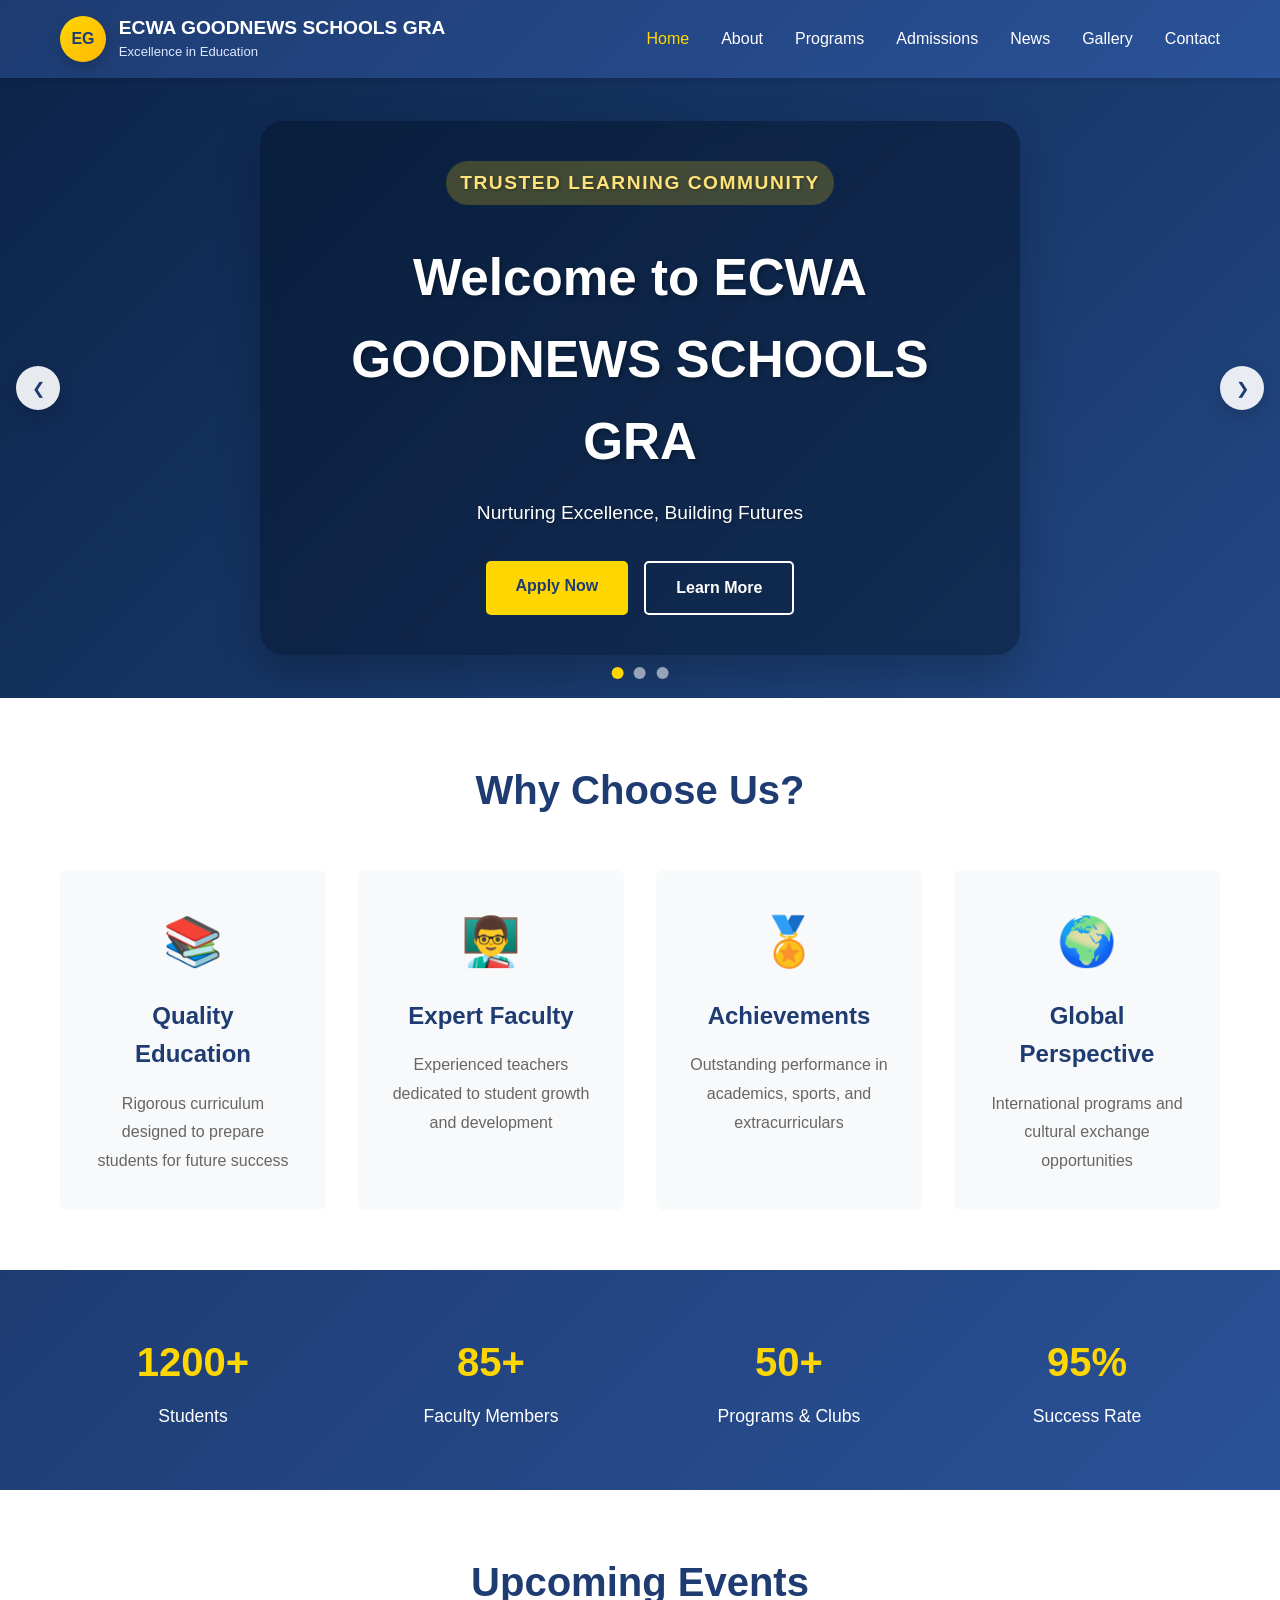
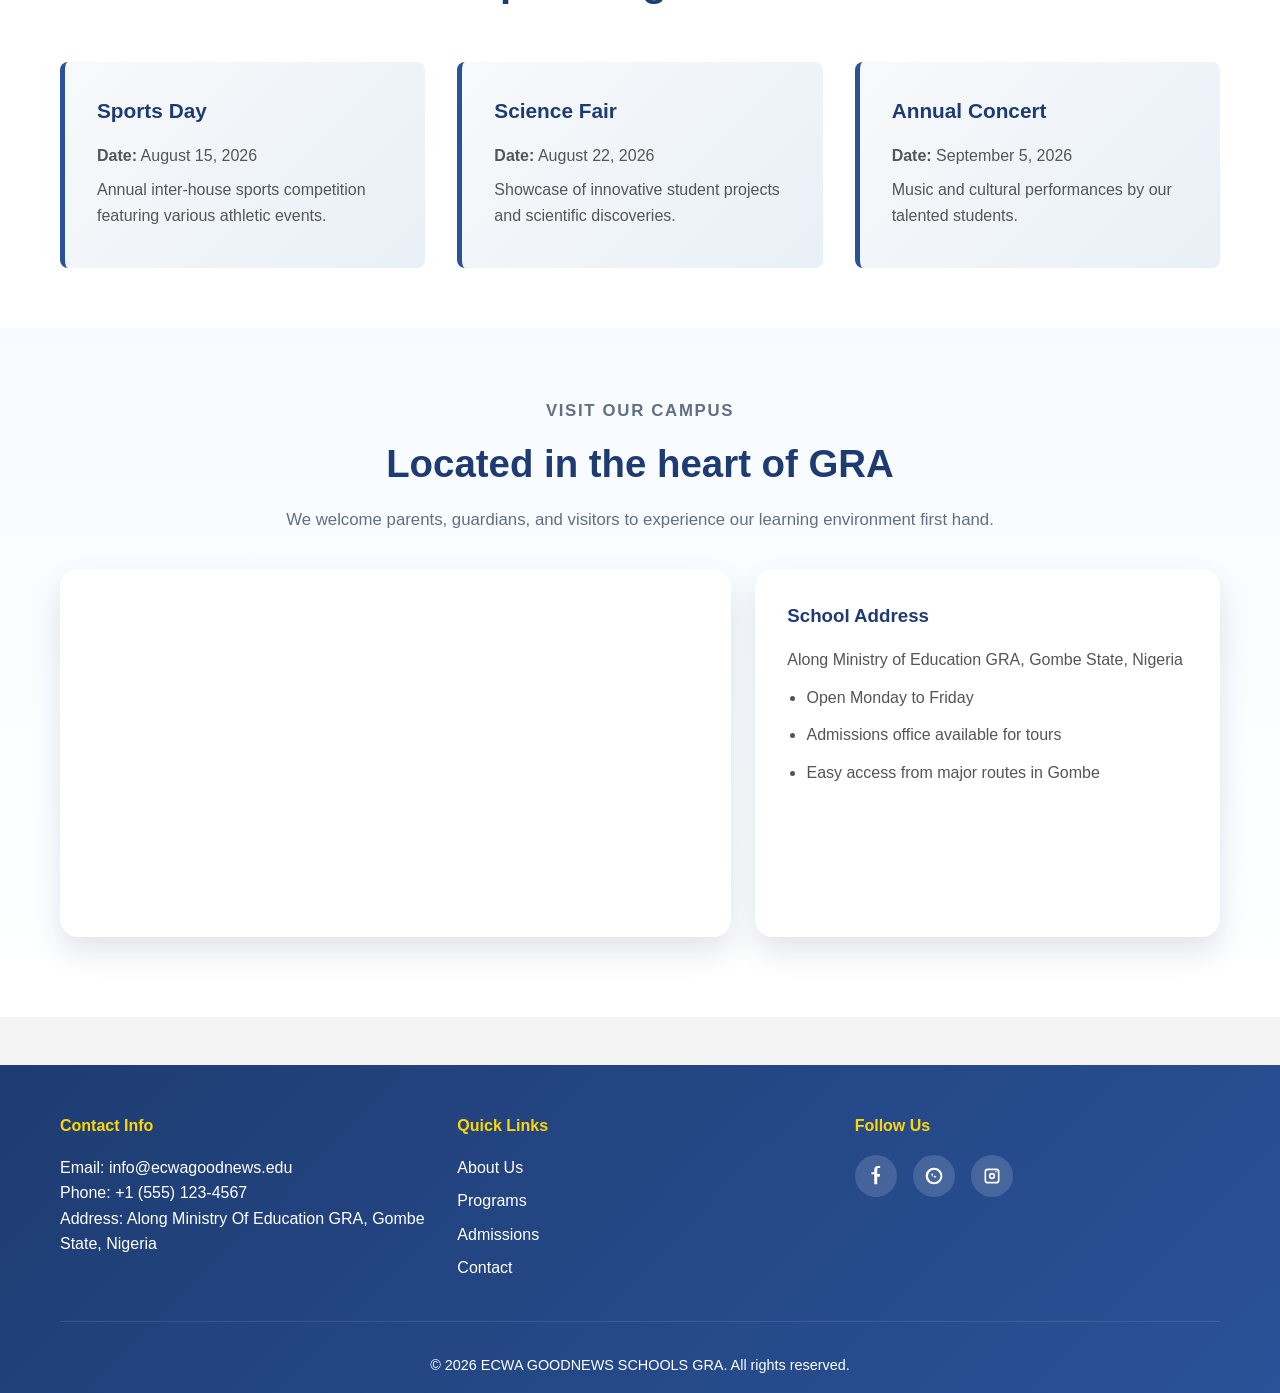
==== index.html @ c859aacb "Updated ECWA Goodnews School website" ====
<!DOCTYPE html>
<html lang="en">
<head>
    <meta charset="UTF-8">
    <meta name="viewport" content="width=device-width, initial-scale=1.0">
    <title>ECWA GOODNEWS SCHOOLS GRA | Excellence in Education</title>
    <meta name="description" content="ECWA Goodnews Schools GRA provides quality education, strong values, and a nurturing environment for students in Gombe State, Nigeria.">
    <meta name="keywords" content="school in Gombe, secondary school, education, ECWA Goodnews, admissions, nursery and primary">
    <meta name="author" content="ECWA GOODNEWS SCHOOLS GRA">
    <meta property="og:title" content="ECWA GOODNEWS SCHOOLS GRA | Excellence in Education">
    <meta property="og:description" content="A trusted school committed to academic excellence, discipline, and character development.">
    <meta property="og:type" content="website">
    <meta property="og:image" content="https://images.unsplash.com/photo-1523050854058-8df90110c9f1?auto=format&fit=crop&w=1200&q=80">
    <meta property="twitter:card" content="summary_large_image">
    <link rel="canonical" href="https://example.com/index.html">
    <link rel="stylesheet" href="style.css">
</head>
<body>
    <!-- Navigation -->
    <nav class="navbar">
        <div class="container">
            <div class="nav-wrapper">
                <div class="logo">
                    <div class="logo-mark" aria-hidden="true">EG</div>
                    <div>
                        <h1>ECWA GOODNEWS SCHOOLS GRA</h1>
                        <p>Excellence in Education</p>
                    </div>
                </div>
                <ul class="nav-menu">
                    <li><a href="index.html" class="active">Home</a></li>
                    <li><a href="about.html">About</a></li>
                    <li><a href="courses.html">Programs</a></li>
                    <li><a href="admissions.html">Admissions</a></li>
                    <li><a href="blog.html">News</a></li>
                    <li><a href="gallery.html">Gallery</a></li>
                    <li><a href="contact.html">Contact</a></li>
                </ul>
                <div class="hamburger" id="hamburger">
                    <span></span>
                    <span></span>
                    <span></span>
                </div>
            </div>
        </div>
    </nav>

    <!-- Hero Slider -->
    <section class="hero-slider" aria-label="Featured school highlights">
        <div class="hero-slide active" style="--bg-image: url('https://images.unsplash.com/photo-1523050854058-8df90110c9f1?auto=format&fit=crop&w=1600&q=80');">
            <div class="hero-content">
                <p class="hero-badge">Trusted Learning Community</p>
                <h2>Welcome to ECWA GOODNEWS SCHOOLS GRA</h2>
                <p>Nurturing Excellence, Building Futures</p>
                <div class="hero-buttons">
                    <a href="admissions.html" class="btn btn-primary">Apply Now</a>
                    <a href="about.html" class="btn btn-secondary">Learn More</a>
                </div>
            </div>
        </div>
        <div class="hero-slide" style="--bg-image: url('https://images.unsplash.com/photo-1509062522246-3755977927d7?auto=format&fit=crop&w=1600&q=80');">
            <div class="hero-content">
                <p class="hero-badge">Academic Excellence</p>
                <h2>Focused on Skills, Values, and Success</h2>
                <p>Modern teaching, dedicated mentors, and a disciplined learning culture.</p>
                <div class="hero-buttons">
                    <a href="courses.html" class="btn btn-primary">Explore Programs</a>
                    <a href="contact.html" class="btn btn-secondary">Visit Campus</a>
                </div>
            </div>
        </div>
        <div class="hero-slide" style="--bg-image: url('https://images.unsplash.com/photo-1497633762265-9d179a990aa6?auto=format&fit=crop&w=1600&q=80');">
            <div class="hero-content">
                <p class="hero-badge">Bright Futures Ahead</p>
                <h2>Creating Confident, Purpose-Driven Students</h2>
                <p>From classrooms to co-curricular activities, every child is prepared to shine.</p>
                <div class="hero-buttons">
                    <a href="gallery.html" class="btn btn-primary">See Gallery</a>
                    <a href="blog.html" class="btn btn-secondary">Latest News</a>
                </div>
            </div>
        </div>

        <button class="hero-nav hero-prev" id="hero-prev" aria-label="Previous slide">&#10094;</button>
        <button class="hero-nav hero-next" id="hero-next" aria-label="Next slide">&#10095;</button>
        <div class="hero-dots" aria-label="Slide navigation">
            <button class="hero-dot active" data-slide="0" aria-label="Go to slide 1"></button>
            <button class="hero-dot" data-slide="1" aria-label="Go to slide 2"></button>
            <button class="hero-dot" data-slide="2" aria-label="Go to slide 3"></button>
        </div>
    </section>

    <!-- Features Section -->
    <section class="features">
        <div class="container">
            <h2>Why Choose Us?</h2>
            <div class="features-grid">
                <div class="feature-card">
                    <div class="feature-icon">📚</div>
                    <h3>Quality Education</h3>
                    <p>Rigorous curriculum designed to prepare students for future success</p>
                </div>
                <div class="feature-card">
                    <div class="feature-icon">👨‍🏫</div>
                    <h3>Expert Faculty</h3>
                    <p>Experienced teachers dedicated to student growth and development</p>
                </div>
                <div class="feature-card">
                    <div class="feature-icon">🏅</div>
                    <h3>Achievements</h3>
                    <p>Outstanding performance in academics, sports, and extracurriculars</p>
                </div>
                <div class="feature-card">
                    <div class="feature-icon">🌍</div>
                    <h3>Global Perspective</h3>
                    <p>International programs and cultural exchange opportunities</p>
                </div>
            </div>
        </div>
    </section>

    <!-- Statistics Section -->
    <section class="stats">
        <div class="container">
            <div class="stat-item">
                <h3>1200+</h3>
                <p>Students</p>
            </div>
            <div class="stat-item">
                <h3>85+</h3>
                <p>Faculty Members</p>
            </div>
            <div class="stat-item">
                <h3>50+</h3>
                <p>Programs & Clubs</p>
            </div>
            <div class="stat-item">
                <h3>95%</h3>
                <p>Success Rate</p>
            </div>
        </div>
    </section>

    <!-- Upcoming Events Section -->
    <section class="events">
        <div class="container">
            <h2>Upcoming Events</h2>
            <div class="events-grid">
                <div class="event-card">
                    <h4>Sports Day</h4>
                    <p><strong>Date:</strong> August 15, 2026</p>
                    <p>Annual inter-house sports competition featuring various athletic events.</p>
                </div>
                <div class="event-card">
                    <h4>Science Fair</h4>
                    <p><strong>Date:</strong> August 22, 2026</p>
                    <p>Showcase of innovative student projects and scientific discoveries.</p>
                </div>
                <div class="event-card">
                    <h4>Annual Concert</h4>
                    <p><strong>Date:</strong> September 5, 2026</p>
                    <p>Music and cultural performances by our talented students.</p>
                </div>
            </div>
        </div>
    </section>

    <!-- Map Section -->
    <section class="map-section">
        <div class="container">
            <div class="section-heading">
                <p class="section-label">Visit Our Campus</p>
                <h2>Located in the heart of GRA</h2>
                <p>We welcome parents, guardians, and visitors to experience our learning environment first hand.</p>
            </div>
            <div class="map-grid">
                <div class="map-card">
                    <iframe src="https://www.google.com/maps?q=Gombe%20State,%20Nigeria&output=embed" loading="lazy" referrerpolicy="no-referrer-when-downgrade" title="School location map"></iframe>
                </div>
                <div class="map-card info-card">
                    <h3>School Address</h3>
                    <p>Along Ministry of Education GRA, Gombe State, Nigeria</p>
                    <ul>
                        <li>Open Monday to Friday</li>
                        <li>Admissions office available for tours</li>
                        <li>Easy access from major routes in Gombe</li>
                    </ul>
                </div>
            </div>
        </div>
    </section>

    <!-- Footer -->
    <footer>
        <div class="container">
            <div class="footer-content">
                <div class="footer-section">
                    <h4>Contact Info</h4>
                    <p>Email: info@ecwagoodnews.edu</p>
                    <p>Phone: +1 (555) 123-4567</p>
                    <p>Address: Along Ministry Of Education GRA, Gombe State, Nigeria</p>
                </div>
                <div class="footer-section">
                    <h4>Quick Links</h4>
                    <ul>
                        <li><a href="about.html">About Us</a></li>
                        <li><a href="courses.html">Programs</a></li>
                        <li><a href="admissions.html">Admissions</a></li>
                        <li><a href="contact.html">Contact</a></li>
                    </ul>
                </div>
                <div class="footer-section">
                    <h4>Follow Us</h4>
                    <div class="social-links">
                        <a href="https://web.facebook.com/profile.php?id=61586895893836" target="_blank" class="social-link" aria-label="Facebook">
                            <svg viewBox="0 0 24 24" aria-hidden="true">
                                <path d="M13.5 22v-9h3l.4-3.5H13.5V4.2c0-1 .3-1.7 1.7-1.7h1.8V.1C17 .1 15.8 0 14.4 0c-2.7 0-4.5 1.6-4.5 4.7v2.8H6.5V10h3.4v12h3.6Z"/>
                            </svg>
                        </a>
                        <a href="https://wa.me/15551234567" target="_blank" class="social-link" aria-label="WhatsApp">
                            <svg viewBox="0 0 24 24" aria-hidden="true">
                                <path d="M19.1 4.9A9.9 9.9 0 0 0 4.9 19.1L3 21l1.9-1.9a9.9 9.9 0 0 0 14.2-14.2ZM12 19.4a7.4 7.4 0 0 1-3.8-1l-.3-.2-1.1.3.3-1.1-.2-.3a7.4 7.4 0 1 1 4.9 2.3Zm4.1-5.5c-.2-.1-1.2-.6-1.4-.7-.2-.1-.3-.1-.4.1-.1.1-.5.7-.6.8-.1.1-.2.1-.4 0a6.1 6.1 0 0 1-1.8-1.1 6.8 6.8 0 0 1-1.3-1.6c-.1-.2 0-.3.1-.4l.3-.3c.1-.1.1-.2.2-.3a.2.2 0 0 0 0-.2l-.4-.9c-.1-.3-.2-.3-.4-.3h-.3c-.1 0-.2 0-.3.1a1.3 1.3 0 0 0-.4.6 2.2 2.2 0 0 0 .7 2.4c.1.1.2.2.3.3.2.2.4.4.6.5.2.1.4.2.6.2.1 0 .2 0 .3-.1.2-.1.3-.2.4-.4l.2-.3c.1-.1.1-.2.2-.3 0-.1.1-.2.1-.3v-.2c0-.1-.1-.2-.2-.3Z"/>
                            </svg>
                        </a>
                        <a href="https://www.instagram.com/" target="_blank" class="social-link" aria-label="Instagram">
                            <svg viewBox="0 0 24 24" aria-hidden="true">
                                <path d="M7 3h10a4 4 0 0 1 4 4v10a4 4 0 0 1-4 4H7a4 4 0 0 1-4-4V7a4 4 0 0 1 4-4Zm0 2a2 2 0 0 0-2 2v10a2 2 0 0 0 2 2h10a2 2 0 0 0 2-2V7a2 2 0 0 0-2-2H7Zm5 3.2A3.8 3.8 0 1 1 8.2 12 3.8 3.8 0 0 1 12 8.2Zm0 2A1.8 1.8 0 1 0 13.8 12 1.8 1.8 0 0 0 12 10.2Zm4.7-4.3a1 1 0 1 1-1 1 1 1 0 0 1 1-1Z"/>
                            </svg>
                        </a>
                    </div>
                </div>
            </div>
            <div class="footer-bottom">
                <p>&copy; 2026 ECWA GOODNEWS SCHOOLS GRA. All rights reserved.</p>
            </div>
        </div>
    </footer>

    <script src="script.js"></script>
</body>
</html>
---- style.css ----
/* General Styles */
* {
    margin: 0;
    padding: 0;
    box-sizing: border-box;
}

html {
    scroll-behavior: smooth;
}

body {
    font-family: 'Segoe UI', Tahoma, Geneva, Verdana, sans-serif;
    line-height: 1.6;
    color: #333;
    background-color: #f4f4f4;
}

.container {
    max-width: 1200px;
    margin: 0 auto;
    padding: 0 20px;
}

/* Navigation */
.navbar {
    background: linear-gradient(135deg, #1e3c72 0%, #2a5298 100%);
    padding: 1rem 0;
    position: sticky;
    top: 0;
    z-index: 1000;
    box-shadow: 0 2px 5px rgba(0, 0, 0, 0.1);
}

.nav-wrapper {
    display: flex;
    justify-content: space-between;
    align-items: center;
}

.logo {
    display: flex;
    align-items: center;
    gap: 0.8rem;
}

.logo-mark {
    width: 46px;
    height: 46px;
    border-radius: 50%;
    display: flex;
    align-items: center;
    justify-content: center;
    background: linear-gradient(135deg, #ffd700, #ffb703);
    color: #1e3c72;
    font-weight: 800;
    font-size: 1rem;
    box-shadow: 0 6px 16px rgba(0, 0, 0, 0.18);
}

.logo h1 {
    color: white;
    font-size: 1.2rem;
    font-weight: bold;
    line-height: 1.2;
}

.logo p {
    color: #dce8ff;
    font-size: 0.82rem;
    margin-top: 0.1rem;
}

.nav-menu {
    display: flex;
    list-style: none;
    gap: 2rem;
}

.nav-menu a {
    color: white;
    text-decoration: none;
    transition: color 0.3s ease;
    font-weight: 500;
}

.nav-menu a:hover,
.nav-menu a.active {
    color: #ffd700;
}

.hamburger {
    display: none;
    flex-direction: column;
    cursor: pointer;
}

.hamburger span {
    width: 25px;
    height: 3px;
    background: white;
    margin: 5px 0;
    transition: 0.3s;
}

/* Hero Slider */
.hero-slider {
    position: relative;
    min-height: 620px;
    overflow: hidden;
    background: #0d2b4b;
}

.hero-slide {
    position: absolute;
    inset: 0;
    display: flex;
    align-items: center;
    justify-content: center;
    padding: 120px 20px;
    background: linear-gradient(135deg, rgba(12, 35, 73, 0.9), rgba(42, 82, 152, 0.75)), var(--bg-image);
    background-size: cover;
    background-position: center;
    opacity: 0;
    transform: scale(1.04);
    transition: opacity 0.8s ease, transform 0.8s ease;
}

.hero-slide.active {
    opacity: 1;
    transform: scale(1);
}

.hero-content {
    max-width: 760px;
    text-align: center;
    color: white;
    padding: 2.5rem;
    border-radius: 24px;
    background: rgba(4, 18, 37, 0.45);
    backdrop-filter: blur(8px);
    box-shadow: 0 20px 45px rgba(0, 0, 0, 0.22);
}

.hero-badge {
    display: inline-block;
    margin-bottom: 1rem;
    padding: 0.4rem 0.9rem;
    border-radius: 999px;
    background: rgba(255, 215, 0, 0.22);
    color: #ffe27a;
    font-size: 0.95rem;
    letter-spacing: 0.08em;
    text-transform: uppercase;
    font-weight: 700;
}

.hero-content h2 {
    font-size: clamp(2rem, 4vw, 3.2rem);
    margin-bottom: 1rem;
    text-shadow: 2px 2px 4px rgba(0, 0, 0, 0.3);
}

.hero-content p {
    font-size: 1.2rem;
    margin-bottom: 2rem;
    text-shadow: 1px 1px 3px rgba(0, 0, 0, 0.3);
}

.hero-buttons {
    display: flex;
    gap: 1rem;
    justify-content: center;
    flex-wrap: wrap;
}

.hero-nav {
    position: absolute;
    top: 50%;
    transform: translateY(-50%);
    width: 44px;
    height: 44px;
    border: none;
    border-radius: 50%;
    background: rgba(255, 255, 255, 0.9);
    color: #1e3c72;
    cursor: pointer;
    font-size: 1rem;
    box-shadow: 0 6px 18px rgba(0, 0, 0, 0.16);
}

.hero-prev {
    left: 1rem;
}

.hero-next {
    right: 1rem;
}

.hero-dots {
    position: absolute;
    bottom: 1.2rem;
    left: 50%;
    transform: translateX(-50%);
    display: flex;
    gap: 0.65rem;
}

.hero-dot {
    width: 12px;
    height: 12px;
    border: none;
    border-radius: 50%;
    background: rgba(255, 255, 255, 0.55);
    cursor: pointer;
}

.hero-dot.active {
    background: #ffd700;
}

.btn {
    padding: 12px 30px;
    border-radius: 5px;
    text-decoration: none;
    font-weight: bold;
    transition: all 0.3s ease;
    cursor: pointer;
    border: none;
    font-size: 1rem;
}

.btn-primary {
    background-color: #ffd700;
    color: #1e3c72;
}

.btn-primary:hover {
    background-color: #ffed4e;
    transform: translateY(-2px);
    box-shadow: 0 5px 15px rgba(255, 215, 0, 0.3);
}

.btn-secondary {
    background-color: transparent;
    color: white;
    border: 2px solid white;
}

.btn-secondary:hover {
    background-color: white;
    color: #1e3c72;
    transform: translateY(-2px);
}

/* Features Section */
.features {
    padding: 60px 20px;
    background-color: white;
}

.features h2 {
    text-align: center;
    font-size: 2.5rem;
    margin-bottom: 3rem;
    color: #1e3c72;
}

.features-grid {
    display: grid;
    grid-template-columns: repeat(auto-fit, minmax(250px, 1fr));
    gap: 2rem;
}

.feature-card {
    background: #f8f9fa;
    padding: 2rem;
    border-radius: 8px;
    text-align: center;
    transition: all 0.3s ease;
    border: 2px solid transparent;
}

.feature-card:hover {
    transform: translateY(-10px);
    border-color: #2a5298;
    box-shadow: 0 10px 25px rgba(42, 82, 152, 0.15);
}

.feature-icon {
    font-size: 3rem;
    margin-bottom: 1rem;
}

.feature-card h3 {
    color: #1e3c72;
    margin-bottom: 1rem;
    font-size: 1.5rem;
}

.feature-card p {
    color: #666;
    line-height: 1.8;
}

/* Statistics Section */
.stats {
    background: linear-gradient(135deg, #1e3c72 0%, #2a5298 100%);
    padding: 60px 20px;
    color: white;
}

.stats .container {
    display: grid;
    grid-template-columns: repeat(auto-fit, minmax(200px, 1fr));
    gap: 2rem;
    text-align: center;
}

.stat-item h3 {
    font-size: 2.5rem;
    margin-bottom: 0.5rem;
    color: #ffd700;
}

.stat-item p {
    font-size: 1.1rem;
}

/* Events Section */
.events {
    padding: 60px 20px;
    background-color: white;
}

.events h2 {
    text-align: center;
    font-size: 2.5rem;
    margin-bottom: 3rem;
    color: #1e3c72;
}

.events-grid {
    display: grid;
    grid-template-columns: repeat(auto-fit, minmax(280px, 1fr));
    gap: 2rem;
}

.event-card {
    background: linear-gradient(135deg, #f8f9fa 0%, #e8f0f7 100%);
    padding: 2rem;
    border-radius: 8px;
    border-left: 5px solid #2a5298;
    transition: all 0.3s ease;
}

.event-card:hover {
    box-shadow: 0 8px 20px rgba(42, 82, 152, 0.2);
    transform: translateX(5px);
}

.event-card h4 {
    color: #1e3c72;
    font-size: 1.3rem;
    margin-bottom: 1rem;
}

.event-card p {
    margin-bottom: 0.5rem;
    color: #555;
}

/* Content Sections */
.content-section {
    min-height: 80vh;
    padding: 60px 20px;
    background-color: white;
}

.content-section h1 {
    color: #1e3c72;
    font-size: 2.5rem;
    margin-bottom: 2rem;
    text-align: center;
}

.content-section h2 {
    color: #2a5298;
    font-size: 2rem;
    margin-top: 2rem;
    margin-bottom: 1rem;
}

.content-section p {
    font-size: 1.1rem;
    line-height: 1.8;
    margin-bottom: 1rem;
    color: #555;
}

/* Programs Grid */
.programs-grid {
    display: grid;
    grid-template-columns: repeat(auto-fit, minmax(300px, 1fr));
    gap: 2rem;
    margin-top: 2rem;
}

.program-card {
    background: #f8f9fa;
    padding: 2rem;
    border-radius: 8px;
    border-top: 4px solid #2a5298;
    transition: all 0.3s ease;
}

.program-card:hover {
    transform: translateY(-5px);
    box-shadow: 0 10px 25px rgba(42, 82, 152, 0.15);
}

.program-card h3 {
    color: #1e3c72;
    margin-bottom: 1rem;
}

.program-card ul {
    list-style: none;
    margin: 1rem 0;
}

.program-card li {
    padding: 0.5rem 0;
    padding-left: 1.5rem;
    position: relative;
}

.program-card li:before {
    content: "✓";
    color: #ffd700;
    font-weight: bold;
    position: absolute;
    left: 0;
}

/* Gallery */
.gallery-grid {
    display: grid;
    grid-template-columns: repeat(auto-fit, minmax(250px, 1fr));
    gap: 1.5rem;
    margin-top: 2rem;
}

.gallery-item {
    position: relative;
    overflow: hidden;
    border-radius: 8px;
    aspect-ratio: 1;
    background: #e8f0f7;
    cursor: pointer;
    transition: all 0.3s ease;
}

.gallery-item:hover {
    transform: scale(1.05);
    box-shadow: 0 10px 25px rgba(42, 82, 152, 0.2);
}

.gallery-item img {
    width: 100%;
    height: 100%;
    object-fit: cover;
    transition: transform 0.3s ease;
}

.gallery-item:hover img {
    transform: scale(1.1);
}

/* Blog Posts */
.blog-grid {
    display: grid;
    grid-template-columns: repeat(auto-fit, minmax(320px, 1fr));
    gap: 2rem;
    margin-top: 2rem;
}

.blog-card {
    background: white;
    border-radius: 8px;
    overflow: hidden;
    box-shadow: 0 4px 15px rgba(0, 0, 0, 0.1);
    transition: all 0.3s ease;
}

.blog-card:hover {
    transform: translateY(-5px);
    box-shadow: 0 10px 30px rgba(42, 82, 152, 0.2);
}

.blog-image {
    width: 100%;
    height: 200px;
    background: linear-gradient(135deg, #1e3c72 0%, #2a5298 100%);
    display: flex;
    align-items: center;
    justify-content: center;
    color: white;
    font-size: 3rem;
}

.blog-content {
    padding: 1.5rem;
}

.blog-date {
    color: #2a5298;
    font-size: 0.9rem;
    margin-bottom: 0.5rem;
    font-weight: bold;
}

.blog-card h3 {
    color: #1e3c72;
    margin-bottom: 1rem;
}

.blog-card p {
    color: #666;
    margin-bottom: 1rem;
}

.read-more {
    color: #2a5298;
    text-decoration: none;
    font-weight: bold;
    transition: color 0.3s ease;
}

.read-more:hover {
    color: #ffd700;
}

/* Admissions Form */
.form-container {
    max-width: 600px;
    margin: 2rem auto;
    background: #f8f9fa;
    padding: 2rem;
    border-radius: 8px;
    box-shadow: 0 4px 15px rgba(0, 0, 0, 0.1);
}

.form-group {
    margin-bottom: 1.5rem;
}

.form-group label {
    display: block;
    margin-bottom: 0.5rem;
    color: #1e3c72;
    font-weight: bold;
}

.form-group input,
.form-group textarea,
.form-group select {
    width: 100%;
    padding: 0.75rem;
    border: 2px solid #e0e0e0;
    border-radius: 5px;
    font-family: inherit;
    font-size: 1rem;
    transition: border-color 0.3s ease;
}

.form-group input:focus,
.form-group textarea:focus,
.form-group select:focus {
    outline: none;
    border-color: #2a5298;
    box-shadow: 0 0 5px rgba(42, 82, 152, 0.3);
}

.form-group textarea {
    resize: vertical;
    min-height: 120px;
}

.form-group button {
    background-color: #1e3c72;
    color: white;
    padding: 0.75rem 2rem;
    border: none;
    border-radius: 5px;
    cursor: pointer;
    font-size: 1rem;
    font-weight: bold;
    transition: background-color 0.3s ease;
    width: 100%;
}

.form-group button:hover {
    background-color: #2a5298;
}

/* Contact Section */
.contact-info {
    display: grid;
    grid-template-columns: repeat(auto-fit, minmax(280px, 1fr));
    gap: 2rem;
    margin: 2rem 0;
}

.contact-card {
    background: #f8f9fa;
    padding: 2rem;
    border-radius: 8px;
    text-align: center;
    border-left: 4px solid #2a5298;
}

.contact-card h3 {
    color: #1e3c72;
    margin-bottom: 1rem;
}

.contact-card p {
    color: #666;
}

/* Map Section */
.map-section {
    padding: 70px 20px 80px;
    background: linear-gradient(180deg, #f7fbff 0%, #ffffff 100%);
}

.section-heading {
    text-align: center;
    max-width: 760px;
    margin: 0 auto 2.2rem;
}

.section-label {
    display: inline-block;
    margin-bottom: 0.5rem;
    color: #2a5298;
    font-weight: 700;
    letter-spacing: 0.1em;
    text-transform: uppercase;
    font-size: 0.9rem;
}

.section-heading h2 {
    color: #1e3c72;
    font-size: clamp(1.8rem, 3vw, 2.4rem);
    margin-bottom: 0.8rem;
}

.section-heading p {
    color: #5f6f86;
    font-size: 1.05rem;
}

.map-grid {
    display: grid;
    grid-template-columns: 1.3fr 0.9fr;
    gap: 1.5rem;
    align-items: stretch;
}

.map-card {
    background: white;
    border-radius: 18px;
    overflow: hidden;
    box-shadow: 0 14px 30px rgba(15, 43, 75, 0.12);
}

.map-card iframe {
    width: 100%;
    min-height: 360px;
    border: 0;
}

.info-card {
    padding: 2rem;
}

.info-card h3 {
    color: #1e3c72;
    margin-bottom: 1rem;
}

.info-card p,
.info-card li {
    color: #555;
    margin-bottom: 0.75rem;
}

.info-card ul {
    padding-left: 1.2rem;
}

/* Footer */
footer {
    background: linear-gradient(135deg, #1e3c72 0%, #2a5298 100%);
    color: white;
    padding: 3rem 20px 1rem;
    margin-top: 3rem;
}

.footer-content {
    display: grid;
    grid-template-columns: repeat(auto-fit, minmax(250px, 1fr));
    gap: 2rem;
    margin-bottom: 2rem;
}

.footer-section h4 {
    margin-bottom: 1rem;
    color: #ffd700;
}

.footer-section ul {
    list-style: none;
}

.footer-section ul li {
    margin-bottom: 0.5rem;
}

.footer-section a {
    color: white;
    text-decoration: none;
    transition: color 0.3s ease;
}

.footer-section a:hover {
    color: #ffd700;
}

.social-links {
    display: flex;
    gap: 1rem;
    flex-wrap: wrap;
}

.social-link {
    display: inline-flex;
    align-items: center;
    justify-content: center;
    width: 42px;
    height: 42px;
    border-radius: 50%;
    background: rgba(255, 255, 255, 0.15);
    color: white;
    transition: transform 0.3s ease, background-color 0.3s ease, color 0.3s ease;
}

.social-link:hover {
    transform: translateY(-3px);
    background: #ffd700;
    color: #1e3c72;
}

.social-link svg {
    width: 20px;
    height: 20px;
    fill: currentColor;
}

.footer-bottom {
    text-align: center;
    padding-top: 2rem;
    border-top: 1px solid rgba(255, 255, 255, 0.1);
    font-size: 0.9rem;
}

/* Responsive Design */
@media (max-width: 768px) {
    .nav-menu {
        display: none;
        position: absolute;
        top: 60px;
        left: 0;
        width: 100%;
        flex-direction: column;
        background: #1e3c72;
        gap: 0;
    }

    .nav-menu.active {
        display: flex;
    }

    .nav-menu li {
        width: 100%;
        padding: 1rem;
    }

    .hamburger {
        display: flex;
    }

    .hamburger.active span:nth-child(1) {
        transform: rotate(-45deg) translate(-5px, 6px);
    }

    .hamburger.active span:nth-child(2) {
        opacity: 0;
    }

    .hamburger.active span:nth-child(3) {
        transform: rotate(45deg) translate(-5px, -6px);
    }

    .hero-slider {
        min-height: 540px;
    }

    .hero-content {
        padding: 2rem;
    }

    .hero-content h2 {
        font-size: 2rem;
    }

    .hero-content p {
        font-size: 1.1rem;
    }

    .features h2,
    .events h2 {
        font-size: 1.8rem;
    }

    .hero-buttons {
        flex-direction: column;
        align-items: center;
    }

    .btn {
        width: 100%;
        max-width: 300px;
    }

    .content-section h1 {
        font-size: 1.8rem;
    }

    .content-section h2 {
        font-size: 1.4rem;
    }

    .map-grid {
        grid-template-columns: 1fr;
    }

    .hero-nav {
        display: none;
    }
}

@media (max-width: 480px) {
    .logo {
        gap: 0.6rem;
    }

    .logo-mark {
        width: 40px;
        height: 40px;
        font-size: 0.95rem;
    }

    .logo h1 {
        font-size: 0.95rem;
    }

    .logo p {
        font-size: 0.72rem;
    }

    .hero-content h2 {
        font-size: 1.5rem;
    }

    .hero-content p {
        font-size: 1rem;
    }

    .features-grid,
    .events-grid,
    .programs-grid,
    .gallery-grid,
    .blog-grid {
        grid-template-columns: 1fr;
    }

    .stats .container {
        grid-template-columns: repeat(2, 1fr);
    }
}
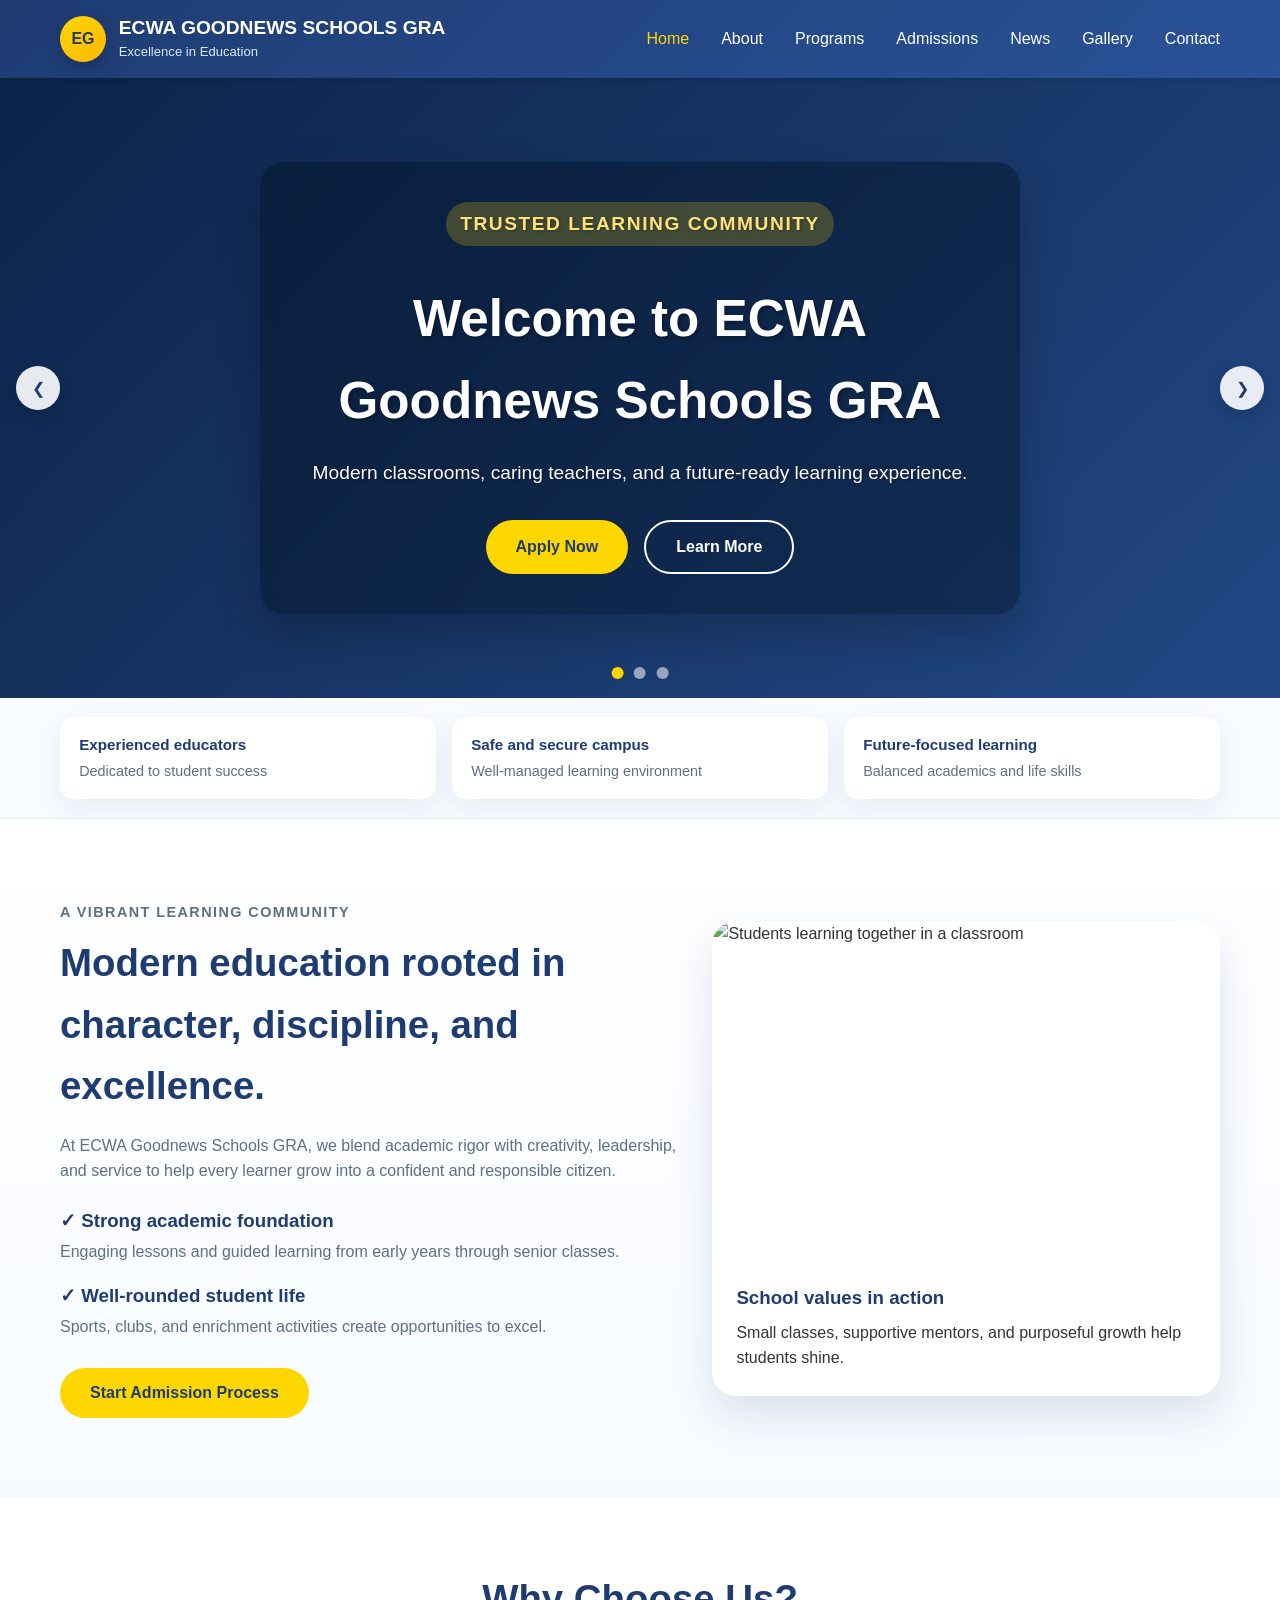
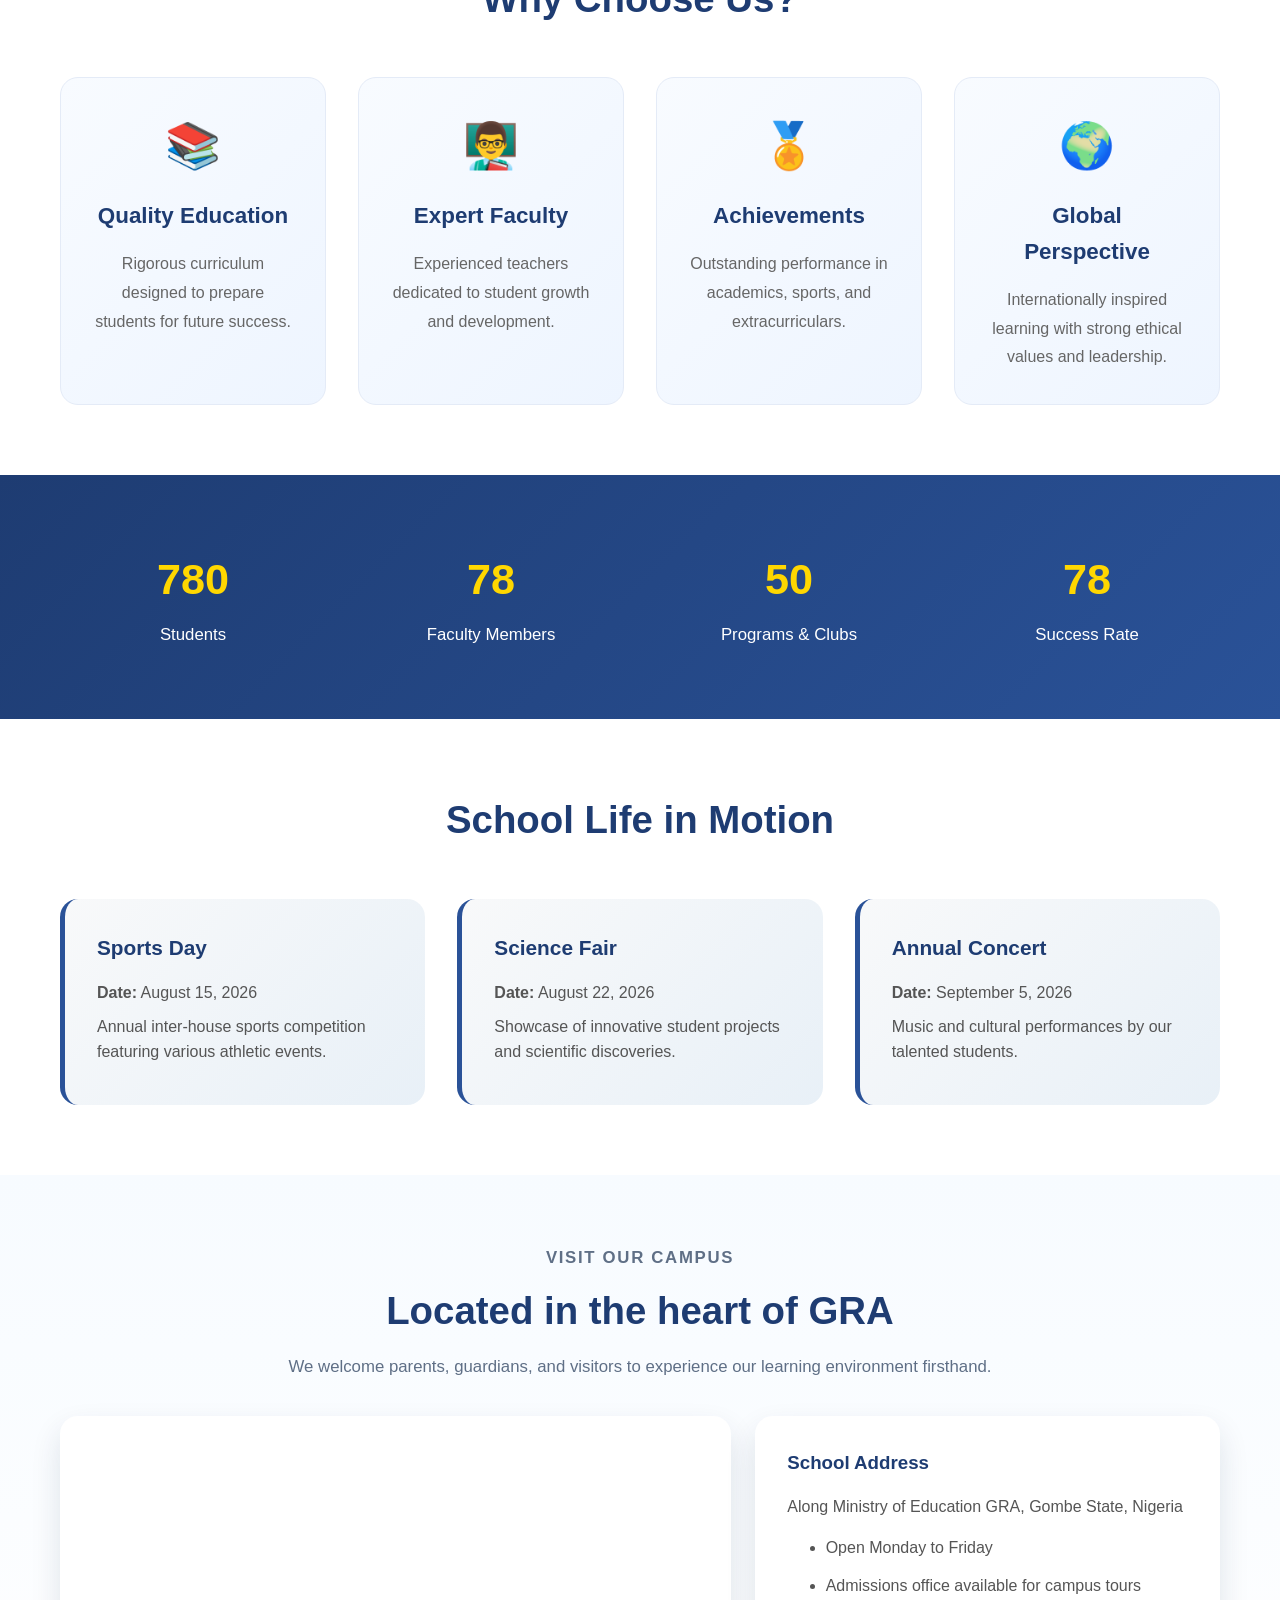
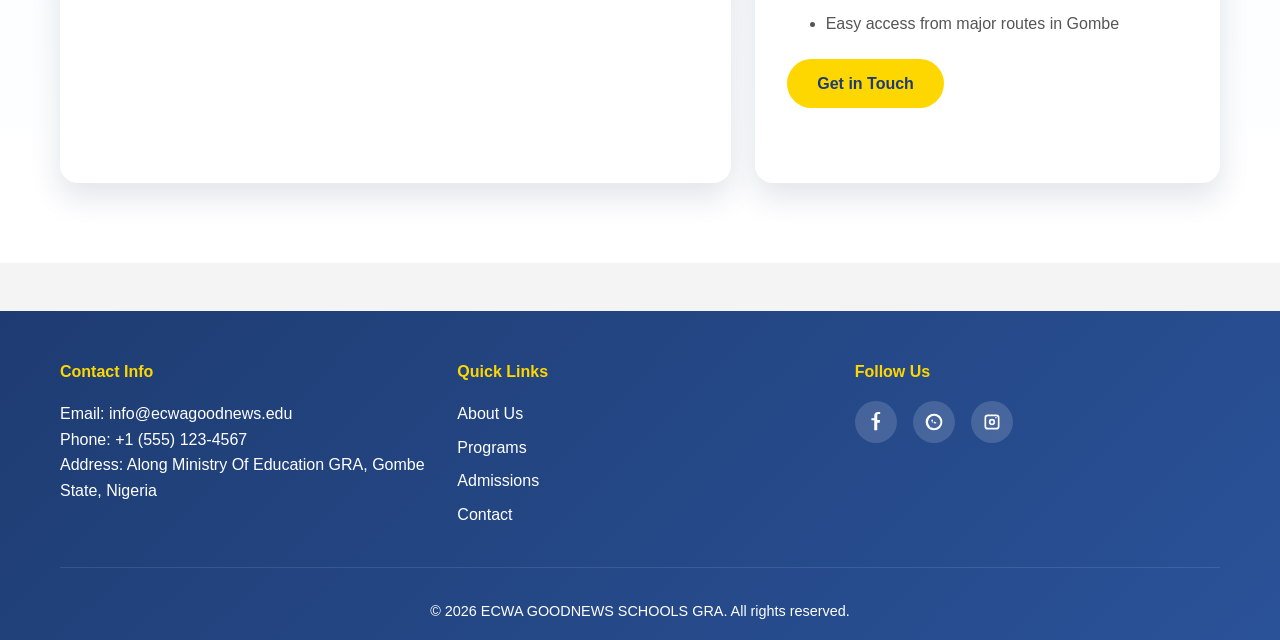
==== commit 0cbb4122: "Updated website" ====
--- a/index.html
+++ b/index.html
@@ -3,17 +3,44 @@
 <head>
     <meta charset="UTF-8">
     <meta name="viewport" content="width=device-width, initial-scale=1.0">
-    <title>ECWA GOODNEWS SCHOOLS GRA | Excellence in Education</title>
-    <meta name="description" content="ECWA Goodnews Schools GRA provides quality education, strong values, and a nurturing environment for students in Gombe State, Nigeria.">
-    <meta name="keywords" content="school in Gombe, secondary school, education, ECWA Goodnews, admissions, nursery and primary">
+    <title>ECWA Goodnews Schools GRA | Leading School in Gombe, Nigeria</title>
+    <meta name="description" content="ECWA Goodnews Schools GRA offers quality education, modern facilities, and a nurturing environment for students in Gombe State, Nigeria.">
+    <meta name="keywords" content="ECWA Goodnews Schools GRA, school in Gombe, nursery school Gombe, primary school Gombe, secondary school Gombe, admissions">
     <meta name="author" content="ECWA GOODNEWS SCHOOLS GRA">
-    <meta property="og:title" content="ECWA GOODNEWS SCHOOLS GRA | Excellence in Education">
-    <meta property="og:description" content="A trusted school committed to academic excellence, discipline, and character development.">
+    <meta name="robots" content="index, follow, max-image-preview:large, max-snippet:-1, max-video-preview:-1">
+    <meta name="theme-color" content="#1e3c72">
+    <meta property="og:title" content="ECWA Goodnews Schools GRA | Leading School in Gombe, Nigeria">
+    <meta property="og:description" content="A trusted school committed to academic excellence, discipline, character development, and future-focused learning.">
     <meta property="og:type" content="website">
     <meta property="og:image" content="https://images.unsplash.com/photo-1523050854058-8df90110c9f1?auto=format&fit=crop&w=1200&q=80">
-    <meta property="twitter:card" content="summary_large_image">
-    <link rel="canonical" href="https://example.com/index.html">
+    <meta property="og:site_name" content="ECWA Goodnews Schools GRA">
+    <meta name="twitter:card" content="summary_large_image">
+    <meta name="twitter:title" content="ECWA Goodnews Schools GRA | Leading School in Gombe, Nigeria">
+    <meta name="twitter:description" content="Discover quality education, vibrant learning, and a welcoming campus community in Gombe.">
+    <link rel="canonical" href="/index.html">
+    <link rel="preconnect" href="https://fonts.googleapis.com">
+    <link rel="preconnect" href="https://images.unsplash.com">
     <link rel="stylesheet" href="style.css">
+    <script type="application/ld+json">
+    {
+      "@context": "https://schema.org",
+      "@type": "EducationalOrganization",
+      "name": "ECWA Goodnews Schools GRA",
+      "url": "https://example.com/",
+      "email": "info@ecwagoodnews.edu",
+      "address": {
+        "@type": "PostalAddress",
+        "streetAddress": "Along Ministry of Education GRA",
+        "addressLocality": "Gombe",
+        "addressRegion": "Gombe State",
+        "addressCountry": "NG"
+      },
+      "description": "ECWA Goodnews Schools GRA provides quality education, modern facilities, and a nurturing environment for students in Gombe State, Nigeria.",
+      "sameAs": [
+        "https://web.facebook.com/profile.php?id=61586895893836"
+      ]
+    }
+    </script>
 </head>
 <body>
     <!-- Navigation -->
@@ -50,8 +77,8 @@
         <div class="hero-slide active" style="--bg-image: url('https://images.unsplash.com/photo-1523050854058-8df90110c9f1?auto=format&fit=crop&w=1600&q=80');">
             <div class="hero-content">
                 <p class="hero-badge">Trusted Learning Community</p>
-                <h2>Welcome to ECWA GOODNEWS SCHOOLS GRA</h2>
-                <p>Nurturing Excellence, Building Futures</p>
+                <h2>Welcome to ECWA Goodnews Schools GRA</h2>
+                <p>Modern classrooms, caring teachers, and a future-ready learning experience.</p>
                 <div class="hero-buttons">
                     <a href="admissions.html" class="btn btn-primary">Apply Now</a>
                     <a href="about.html" class="btn btn-secondary">Learn More</a>
@@ -62,7 +89,7 @@
             <div class="hero-content">
                 <p class="hero-badge">Academic Excellence</p>
                 <h2>Focused on Skills, Values, and Success</h2>
-                <p>Modern teaching, dedicated mentors, and a disciplined learning culture.</p>
+                <p>From strong academics to co-curricular growth, every child is prepared to thrive.</p>
                 <div class="hero-buttons">
                     <a href="courses.html" class="btn btn-primary">Explore Programs</a>
                     <a href="contact.html" class="btn btn-secondary">Visit Campus</a>
@@ -73,7 +100,7 @@
             <div class="hero-content">
                 <p class="hero-badge">Bright Futures Ahead</p>
                 <h2>Creating Confident, Purpose-Driven Students</h2>
-                <p>From classrooms to co-curricular activities, every child is prepared to shine.</p>
+                <p>A school that inspires curiosity, leadership, and excellence every day.</p>
                 <div class="hero-buttons">
                     <a href="gallery.html" class="btn btn-primary">See Gallery</a>
                     <a href="blog.html" class="btn btn-secondary">Latest News</a>
@@ -90,73 +117,115 @@
         </div>
     </section>
 
-    <!-- Features Section -->
+    <section class="trust-strip">
+        <div class="container trust-strip__inner">
+            <div>
+                <strong>Experienced educators</strong>
+                <span>Dedicated to student success</span>
+            </div>
+            <div>
+                <strong>Safe and secure campus</strong>
+                <span>Well-managed learning environment</span>
+            </div>
+            <div>
+                <strong>Future-focused learning</strong>
+                <span>Balanced academics and life skills</span>
+            </div>
+        </div>
+    </section>
+
+    <section class="welcome-section">
+        <div class="container welcome-grid">
+            <div class="welcome-copy reveal">
+                <p class="section-label">A vibrant learning community</p>
+                <h2>Modern education rooted in character, discipline, and excellence.</h2>
+                <p>At ECWA Goodnews Schools GRA, we blend academic rigor with creativity, leadership, and service to help every learner grow into a confident and responsible citizen.</p>
+                <div class="welcome-points">
+                    <div>
+                        <h3>✓ Strong academic foundation</h3>
+                        <p>Engaging lessons and guided learning from early years through senior classes.</p>
+                    </div>
+                    <div>
+                        <h3>✓ Well-rounded student life</h3>
+                        <p>Sports, clubs, and enrichment activities create opportunities to excel.</p>
+                    </div>
+                </div>
+                <a href="admissions.html" class="btn btn-primary">Start Admission Process</a>
+            </div>
+            <div class="welcome-card reveal">
+                <img src="https://images.unsplash.com/photo-1517048676732-d65bc937f952?auto=format&fit=crop&w=900&q=80" alt="Students learning together in a classroom" loading="lazy">
+                <div class="welcome-card__content">
+                    <h3>School values in action</h3>
+                    <p>Small classes, supportive mentors, and purposeful growth help students shine.</p>
+                </div>
+            </div>
+        </div>
+    </section>
+
     <section class="features">
         <div class="container">
             <h2>Why Choose Us?</h2>
             <div class="features-grid">
-                <div class="feature-card">
+                <div class="feature-card reveal">
                     <div class="feature-icon">📚</div>
                     <h3>Quality Education</h3>
-                    <p>Rigorous curriculum designed to prepare students for future success</p>
-                </div>
-                <div class="feature-card">
+                    <p>Rigorous curriculum designed to prepare students for future success.</p>
+                </div>
+                <div class="feature-card reveal">
                     <div class="feature-icon">👨‍🏫</div>
                     <h3>Expert Faculty</h3>
-                    <p>Experienced teachers dedicated to student growth and development</p>
-                </div>
-                <div class="feature-card">
+                    <p>Experienced teachers dedicated to student growth and development.</p>
+                </div>
+                <div class="feature-card reveal">
                     <div class="feature-icon">🏅</div>
                     <h3>Achievements</h3>
-                    <p>Outstanding performance in academics, sports, and extracurriculars</p>
-                </div>
-                <div class="feature-card">
+                    <p>Outstanding performance in academics, sports, and extracurriculars.</p>
+                </div>
+                <div class="feature-card reveal">
                     <div class="feature-icon">🌍</div>
                     <h3>Global Perspective</h3>
-                    <p>International programs and cultural exchange opportunities</p>
-                </div>
-            </div>
-        </div>
-    </section>
-
-    <!-- Statistics Section -->
+                    <p>Internationally inspired learning with strong ethical values and leadership.</p>
+                </div>
+            </div>
+        </div>
+    </section>
+
     <section class="stats">
         <div class="container">
-            <div class="stat-item">
-                <h3>1200+</h3>
+            <div class="stat-item reveal">
+                <h3 data-count="1200">0</h3>
                 <p>Students</p>
             </div>
-            <div class="stat-item">
-                <h3>85+</h3>
+            <div class="stat-item reveal">
+                <h3 data-count="85">0</h3>
                 <p>Faculty Members</p>
             </div>
-            <div class="stat-item">
-                <h3>50+</h3>
+            <div class="stat-item reveal">
+                <h3 data-count="50">0</h3>
                 <p>Programs & Clubs</p>
             </div>
-            <div class="stat-item">
-                <h3>95%</h3>
+            <div class="stat-item reveal">
+                <h3 data-count="95">0</h3>
                 <p>Success Rate</p>
             </div>
         </div>
     </section>
 
-    <!-- Upcoming Events Section -->
     <section class="events">
         <div class="container">
-            <h2>Upcoming Events</h2>
+            <h2>School Life in Motion</h2>
             <div class="events-grid">
-                <div class="event-card">
+                <div class="event-card reveal">
                     <h4>Sports Day</h4>
                     <p><strong>Date:</strong> August 15, 2026</p>
                     <p>Annual inter-house sports competition featuring various athletic events.</p>
                 </div>
-                <div class="event-card">
+                <div class="event-card reveal">
                     <h4>Science Fair</h4>
                     <p><strong>Date:</strong> August 22, 2026</p>
                     <p>Showcase of innovative student projects and scientific discoveries.</p>
                 </div>
-                <div class="event-card">
+                <div class="event-card reveal">
                     <h4>Annual Concert</h4>
                     <p><strong>Date:</strong> September 5, 2026</p>
                     <p>Music and cultural performances by our talented students.</p>
@@ -165,26 +234,26 @@
         </div>
     </section>
 
-    <!-- Map Section -->
     <section class="map-section">
         <div class="container">
-            <div class="section-heading">
+            <div class="section-heading reveal">
                 <p class="section-label">Visit Our Campus</p>
                 <h2>Located in the heart of GRA</h2>
-                <p>We welcome parents, guardians, and visitors to experience our learning environment first hand.</p>
+                <p>We welcome parents, guardians, and visitors to experience our learning environment firsthand.</p>
             </div>
             <div class="map-grid">
-                <div class="map-card">
-                    <iframe src="https://www.google.com/maps?q=Gombe%20State,%20Nigeria&output=embed" loading="lazy" referrerpolicy="no-referrer-when-downgrade" title="School location map"></iframe>
-                </div>
-                <div class="map-card info-card">
+                <div class="map-card reveal">
+                    <iframe src="https://www.google.com/maps?q=ECWA%20Goodnews%20Schools%20GRA%20Gombe%20Nigeria&output=embed" loading="lazy" referrerpolicy="no-referrer-when-downgrade" title="ECWA Goodnews Schools GRA location on Google Maps"></iframe>
+                </div>
+                <div class="map-card info-card reveal">
                     <h3>School Address</h3>
                     <p>Along Ministry of Education GRA, Gombe State, Nigeria</p>
                     <ul>
                         <li>Open Monday to Friday</li>
-                        <li>Admissions office available for tours</li>
+                        <li>Admissions office available for campus tours</li>
                         <li>Easy access from major routes in Gombe</li>
                     </ul>
+                    <a href="contact.html" class="btn btn-primary">Get in Touch</a>
                 </div>
             </div>
         </div>
--- a/style.css
+++ b/style.css
@@ -14,6 +14,11 @@
     line-height: 1.6;
     color: #333;
     background-color: #f4f4f4;
+}
+
+img {
+    display: block;
+    max-width: 100%;
 }
 
 .container {
@@ -140,6 +145,7 @@
     background: rgba(4, 18, 37, 0.45);
     backdrop-filter: blur(8px);
     box-shadow: 0 20px 45px rgba(0, 0, 0, 0.22);
+    animation: fadeUp 0.8s ease both;
 }
 
 .hero-badge {
@@ -221,13 +227,16 @@
 
 .btn {
     padding: 12px 30px;
-    border-radius: 5px;
+    border-radius: 999px;
     text-decoration: none;
     font-weight: bold;
     transition: all 0.3s ease;
     cursor: pointer;
     border: none;
     font-size: 1rem;
+    display: inline-flex;
+    align-items: center;
+    justify-content: center;
 }
 
 .btn-primary {
@@ -253,17 +262,117 @@
     transform: translateY(-2px);
 }
 
+.trust-strip {
+    background: #f8fbff;
+    border-bottom: 1px solid #e5ecf3;
+    padding: 1.2rem 0;
+}
+
+.trust-strip__inner {
+    display: grid;
+    grid-template-columns: repeat(3, minmax(0, 1fr));
+    gap: 1rem;
+}
+
+.trust-strip__inner > div {
+    background: white;
+    padding: 1rem 1.2rem;
+    border-radius: 14px;
+    box-shadow: 0 10px 30px rgba(30, 60, 114, 0.08);
+}
+
+.trust-strip strong {
+    display: block;
+    color: #1e3c72;
+    font-size: 0.95rem;
+}
+
+.trust-strip span {
+    color: #5f6f84;
+    font-size: 0.9rem;
+}
+
+.welcome-section {
+    padding: 80px 20px;
+    background: linear-gradient(180deg, #ffffff 0%, #f7fbff 100%);
+}
+
+.welcome-grid {
+    display: grid;
+    grid-template-columns: 1.1fr 0.9fr;
+    gap: 2rem;
+    align-items: center;
+}
+
+.section-label {
+    display: inline-block;
+    margin-bottom: 0.8rem;
+    color: #2a5298;
+    font-size: 0.95rem;
+    letter-spacing: 0.14em;
+    text-transform: uppercase;
+    font-weight: 700;
+}
+
+.welcome-copy h2,
+.features h2,
+.events h2,
+.section-heading h2 {
+    font-size: clamp(1.8rem, 3vw, 2.6rem);
+    color: #1e3c72;
+    margin-bottom: 1rem;
+}
+
+.welcome-copy p,
+.section-heading p,
+.welcome-points p,
+.map-card p,
+.map-card li,
+.info-card p {
+    color: #5f6f84;
+}
+
+.welcome-points {
+    display: grid;
+    gap: 1rem;
+    margin: 1.4rem 0 1.8rem;
+}
+
+.welcome-points h3 {
+    color: #1e3c72;
+    margin-bottom: 0.2rem;
+}
+
+.welcome-card {
+    background: white;
+    border-radius: 24px;
+    overflow: hidden;
+    box-shadow: 0 18px 45px rgba(30, 60, 114, 0.14);
+}
+
+.welcome-card img {
+    height: 340px;
+    object-fit: cover;
+}
+
+.welcome-card__content {
+    padding: 1.4rem 1.5rem 1.6rem;
+}
+
+.welcome-card__content h3 {
+    color: #1e3c72;
+    margin-bottom: 0.4rem;
+}
+
 /* Features Section */
 .features {
-    padding: 60px 20px;
+    padding: 70px 20px;
     background-color: white;
 }
 
 .features h2 {
     text-align: center;
-    font-size: 2.5rem;
     margin-bottom: 3rem;
-    color: #1e3c72;
 }
 
 .features-grid {
@@ -273,29 +382,29 @@
 }
 
 .feature-card {
-    background: #f8f9fa;
+    background: linear-gradient(135deg, #f8fbff 0%, #eef5ff 100%);
     padding: 2rem;
-    border-radius: 8px;
+    border-radius: 18px;
     text-align: center;
     transition: all 0.3s ease;
-    border: 2px solid transparent;
+    border: 1px solid #e4ebf7;
 }
 
 .feature-card:hover {
     transform: translateY(-10px);
     border-color: #2a5298;
-    box-shadow: 0 10px 25px rgba(42, 82, 152, 0.15);
+    box-shadow: 0 16px 30px rgba(42, 82, 152, 0.15);
 }
 
 .feature-icon {
-    font-size: 3rem;
+    font-size: 2.8rem;
     margin-bottom: 1rem;
 }
 
 .feature-card h3 {
     color: #1e3c72;
     margin-bottom: 1rem;
-    font-size: 1.5rem;
+    font-size: 1.4rem;
 }
 
 .feature-card p {
@@ -306,7 +415,7 @@
 /* Statistics Section */
 .stats {
     background: linear-gradient(135deg, #1e3c72 0%, #2a5298 100%);
-    padding: 60px 20px;
+    padding: 70px 20px;
     color: white;
 }
 
@@ -318,26 +427,24 @@
 }
 
 .stat-item h3 {
-    font-size: 2.5rem;
+    font-size: 2.7rem;
     margin-bottom: 0.5rem;
     color: #ffd700;
 }
 
 .stat-item p {
-    font-size: 1.1rem;
+    font-size: 1.05rem;
 }
 
 /* Events Section */
 .events {
-    padding: 60px 20px;
+    padding: 70px 20px;
     background-color: white;
 }
 
 .events h2 {
     text-align: center;
-    font-size: 2.5rem;
     margin-bottom: 3rem;
-    color: #1e3c72;
 }
 
 .events-grid {
@@ -349,14 +456,14 @@
 .event-card {
     background: linear-gradient(135deg, #f8f9fa 0%, #e8f0f7 100%);
     padding: 2rem;
-    border-radius: 8px;
+    border-radius: 18px;
     border-left: 5px solid #2a5298;
     transition: all 0.3s ease;
 }
 
 .event-card:hover {
-    box-shadow: 0 8px 20px rgba(42, 82, 152, 0.2);
-    transform: translateX(5px);
+    box-shadow: 0 14px 24px rgba(42, 82, 152, 0.18);
+    transform: translateY(-4px);
 }
 
 .event-card h4 {
@@ -368,6 +475,71 @@
 .event-card p {
     margin-bottom: 0.5rem;
     color: #555;
+}
+
+.map-section {
+    padding: 70px 20px 90px;
+    background: #f7fbff;
+}
+
+.section-heading {
+    text-align: center;
+    margin-bottom: 2rem;
+}
+
+.map-grid {
+    display: grid;
+    grid-template-columns: 1.2fr 0.8fr;
+    gap: 1.5rem;
+}
+
+.map-card {
+    background: white;
+    border-radius: 24px;
+    overflow: hidden;
+    box-shadow: 0 16px 38px rgba(30, 60, 114, 0.12);
+}
+
+.map-card iframe {
+    width: 100%;
+    min-height: 320px;
+    border: 0;
+}
+
+.info-card {
+    padding: 1.8rem;
+}
+
+.info-card h3 {
+    color: #1e3c72;
+    margin-bottom: 0.8rem;
+}
+
+.info-card ul {
+    margin: 1rem 0 1.4rem 1.2rem;
+    color: #5f6f84;
+}
+
+.reveal {
+    opacity: 0;
+    transform: translateY(20px);
+    transition: opacity 0.7s ease, transform 0.7s ease;
+}
+
+.reveal.is-visible {
+    opacity: 1;
+    transform: translateY(0);
+}
+
+@keyframes fadeUp {
+    from {
+        opacity: 0;
+        transform: translateY(18px);
+    }
+    to {
+        opacity: 1;
+        transform: translateY(0);
+    }
 }
 
 /* Content Sections */
@@ -396,6 +568,90 @@
     line-height: 1.8;
     margin-bottom: 1rem;
     color: #555;
+}
+
+@media (max-width: 900px) {
+    .welcome-grid,
+    .map-grid {
+        grid-template-columns: 1fr;
+    }
+
+    .trust-strip__inner {
+        grid-template-columns: 1fr;
+    }
+}
+
+@media (max-width: 768px) {
+    .nav-menu {
+        position: absolute;
+        top: 100%;
+        left: 0;
+        right: 0;
+        flex-direction: column;
+        background: #173766;
+        padding: 1rem;
+        gap: 1rem;
+        display: none;
+        box-shadow: 0 12px 24px rgba(0,0,0,0.15);
+    }
+
+    .nav-menu.active {
+        display: flex;
+    }
+
+    .hamburger {
+        display: flex;
+    }
+
+    .hamburger.active span:nth-child(1) {
+        transform: rotate(45deg) translate(5px, 5px);
+    }
+
+    .hamburger.active span:nth-child(2) {
+        opacity: 0;
+    }
+
+    .hamburger.active span:nth-child(3) {
+        transform: rotate(-45deg) translate(5px, -5px);
+    }
+
+    .hero-slider {
+        min-height: 560px;
+    }
+
+    .hero-content {
+        padding: 2rem 1.2rem;
+    }
+
+    .hero-nav {
+        display: none;
+    }
+}
+
+@media (max-width: 480px) {
+    .logo h1 {
+        font-size: 0.95rem;
+    }
+
+    .hero-content h2 {
+        font-size: 1.7rem;
+    }
+
+    .hero-content p {
+        font-size: 1rem;
+    }
+
+    .btn {
+        width: 100%;
+    }
+
+    .hero-buttons {
+        flex-direction: column;
+    }
+
+    .welcome-card img {
+        height: 260px;
+    }
 }
 
 /* Programs Grid */
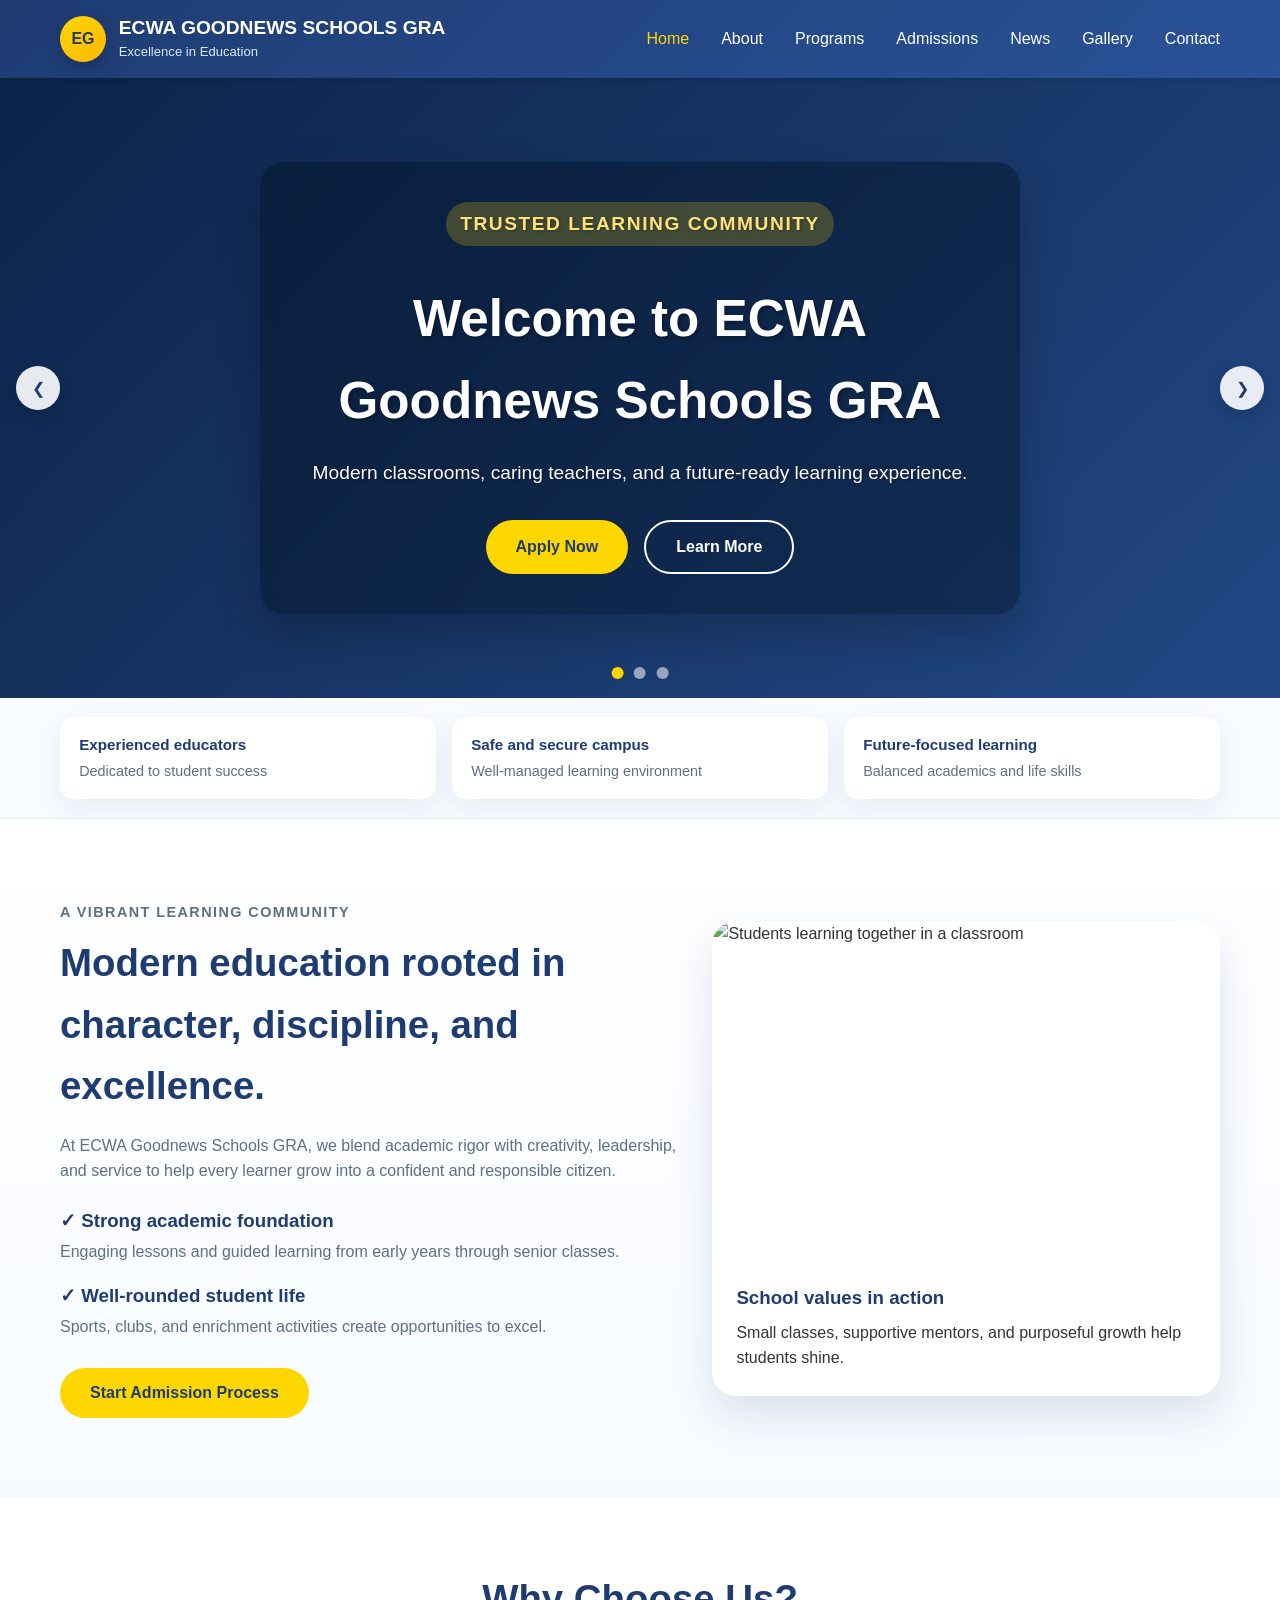
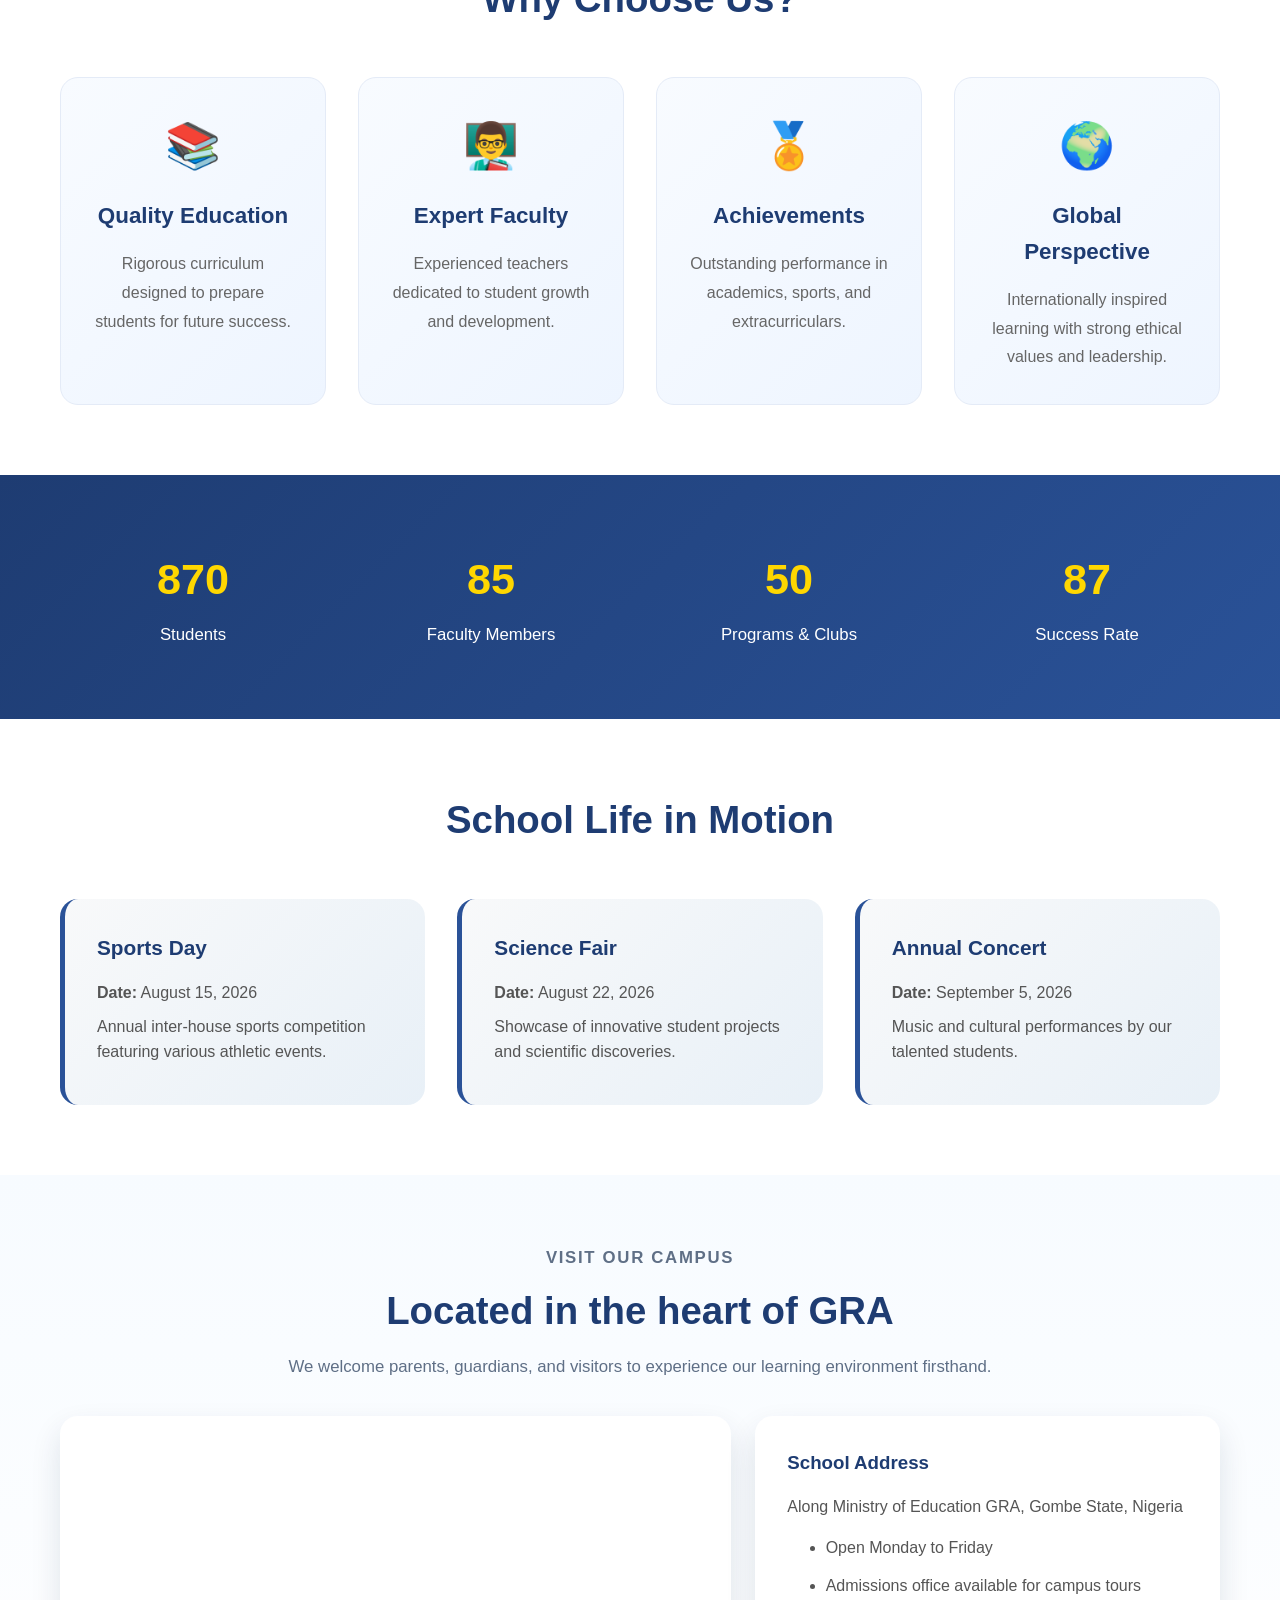
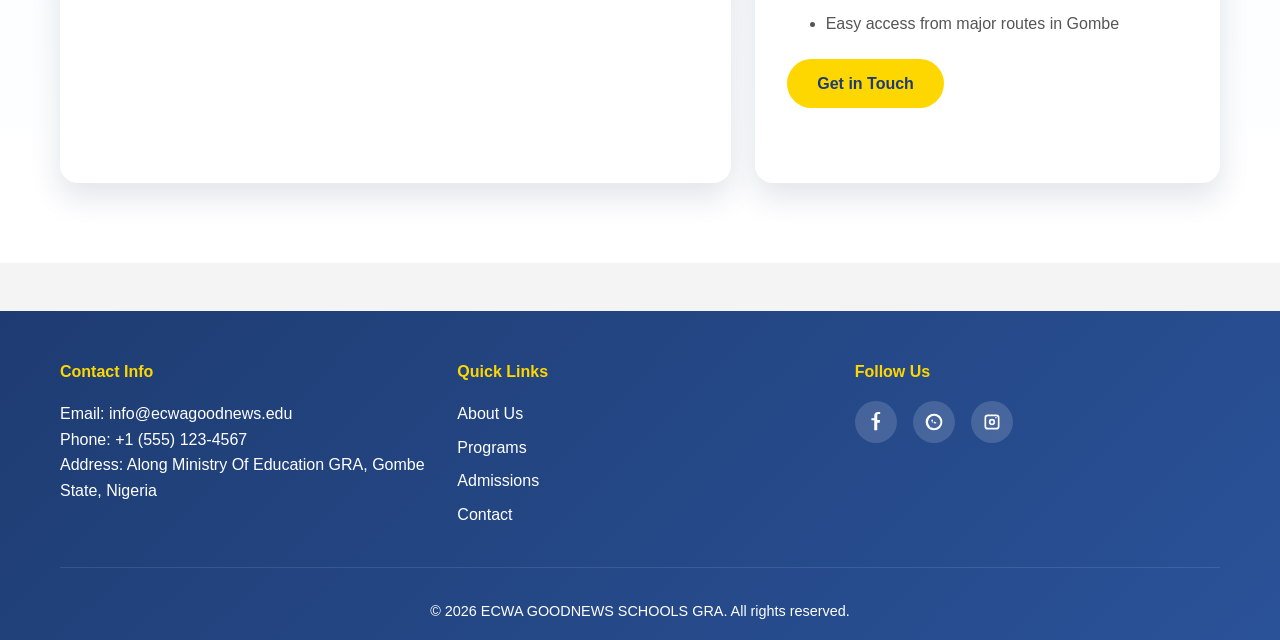
==== commit fc320c22: "Updated school websites" ====
--- a/index.html
+++ b/index.html
@@ -20,7 +20,9 @@
     <link rel="canonical" href="/index.html">
     <link rel="preconnect" href="https://fonts.googleapis.com">
     <link rel="preconnect" href="https://images.unsplash.com">
-    <link rel="stylesheet" href="style.css">
+    <link rel="stylesheet" href="css/style.css">
+    <link rel="stylesheet" href="css/responsive.css">
+    <link rel="stylesheet" href="css/animations.css">
     <script type="application/ld+json">
     {
       "@context": "https://schema.org",
@@ -305,6 +307,9 @@
         </div>
     </footer>
 
-    <script src="script.js"></script>
+    <script src="js/script.js"></script>
+    <script src="js/slider.js"></script>
+    <script src="js/counter.js"></script>
+    <script src="js/gallery.js"></script>
 </body>
 </html>
--- a/css/style.css
+++ b/css/style.css
@@ -0,0 +1 @@
+@import url('../style.css');
--- a/css/responsive.css
+++ b/css/responsive.css
@@ -0,0 +1,13 @@
+/* Responsive enhancements */
+@media (max-width: 900px) {
+  .welcome-grid,
+  .map-grid {
+    grid-template-columns: 1fr;
+  }
+}
+
+@media (max-width: 768px) {
+  .hero-content {
+    padding: 1.5rem 1rem;
+  }
+}
--- a/css/animations.css
+++ b/css/animations.css
@@ -0,0 +1,22 @@
+/* Animation helpers */
+.reveal {
+  opacity: 0;
+  transform: translateY(20px);
+  transition: opacity 0.7s ease, transform 0.7s ease;
+}
+
+.reveal.is-visible {
+  opacity: 1;
+  transform: translateY(0);
+}
+
+@keyframes fadeUp {
+  from {
+    opacity: 0;
+    transform: translateY(18px);
+  }
+  to {
+    opacity: 1;
+    transform: translateY(0);
+  }
+}
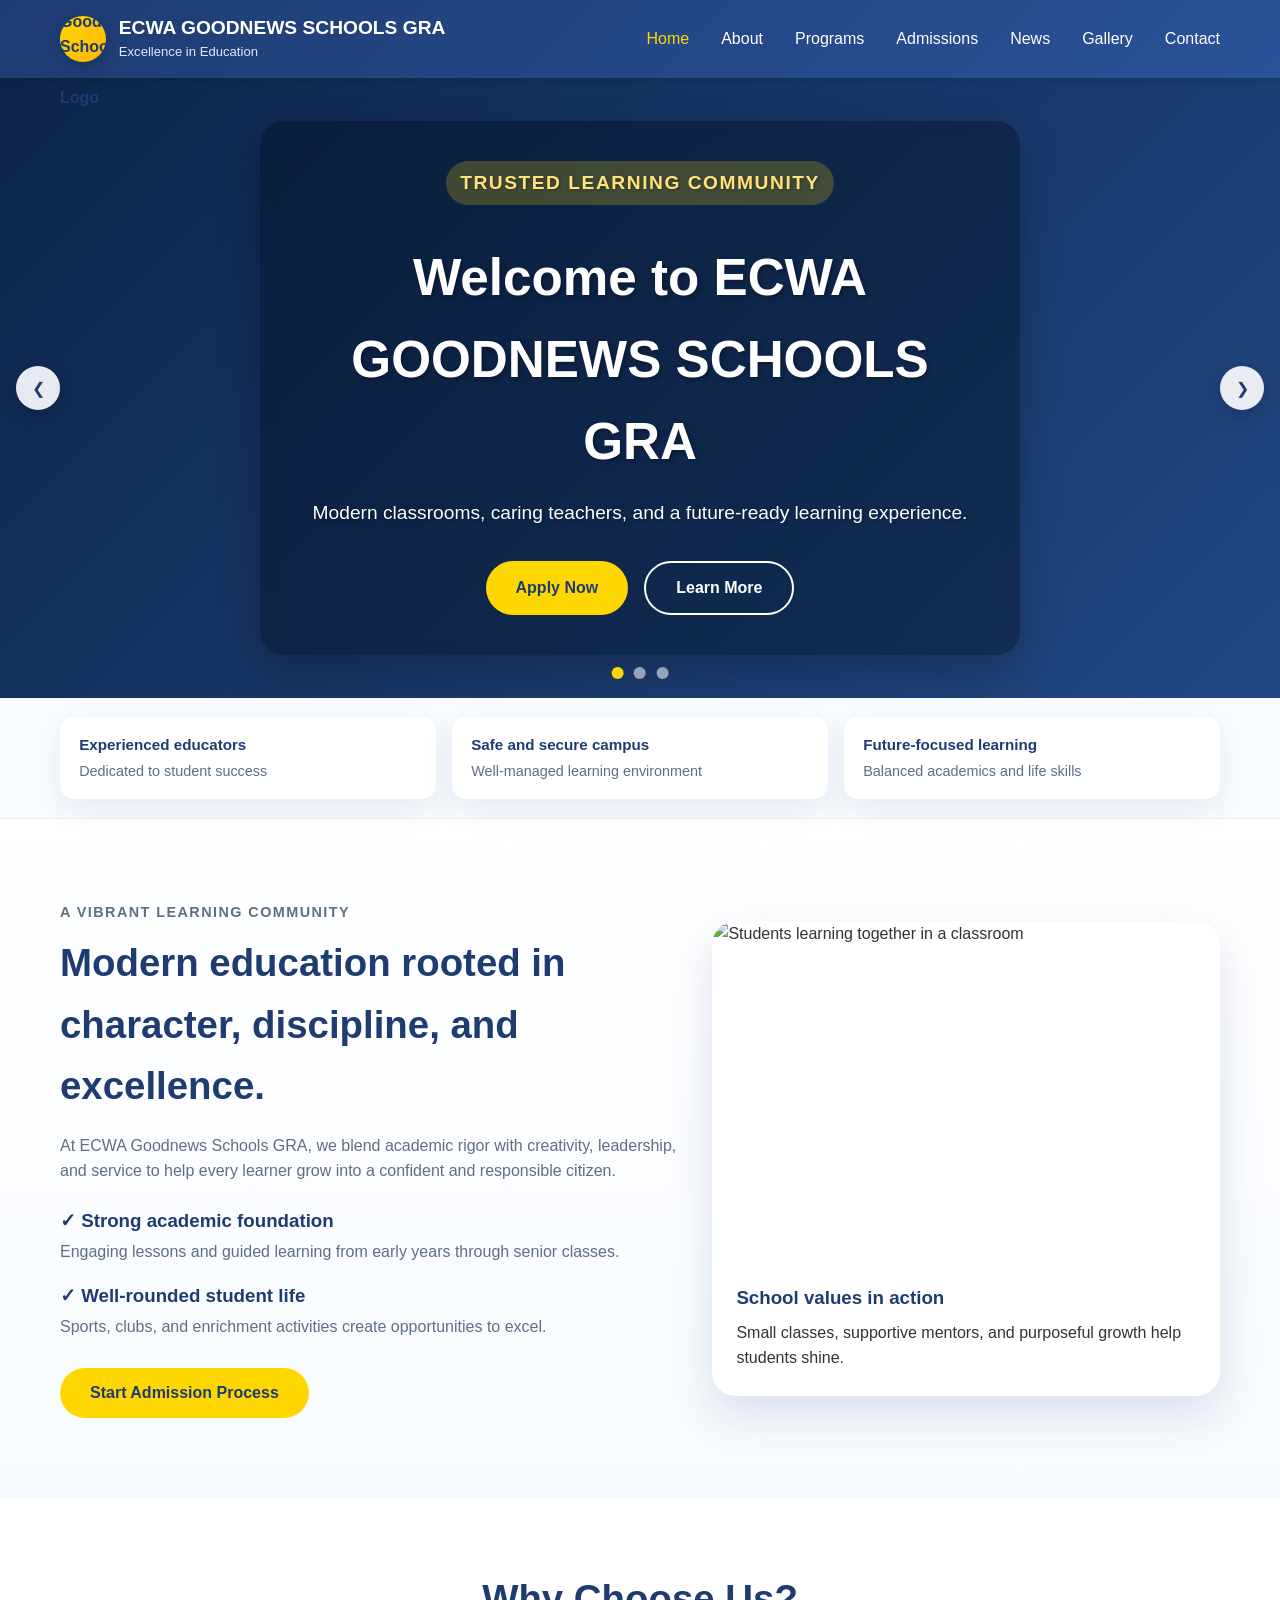
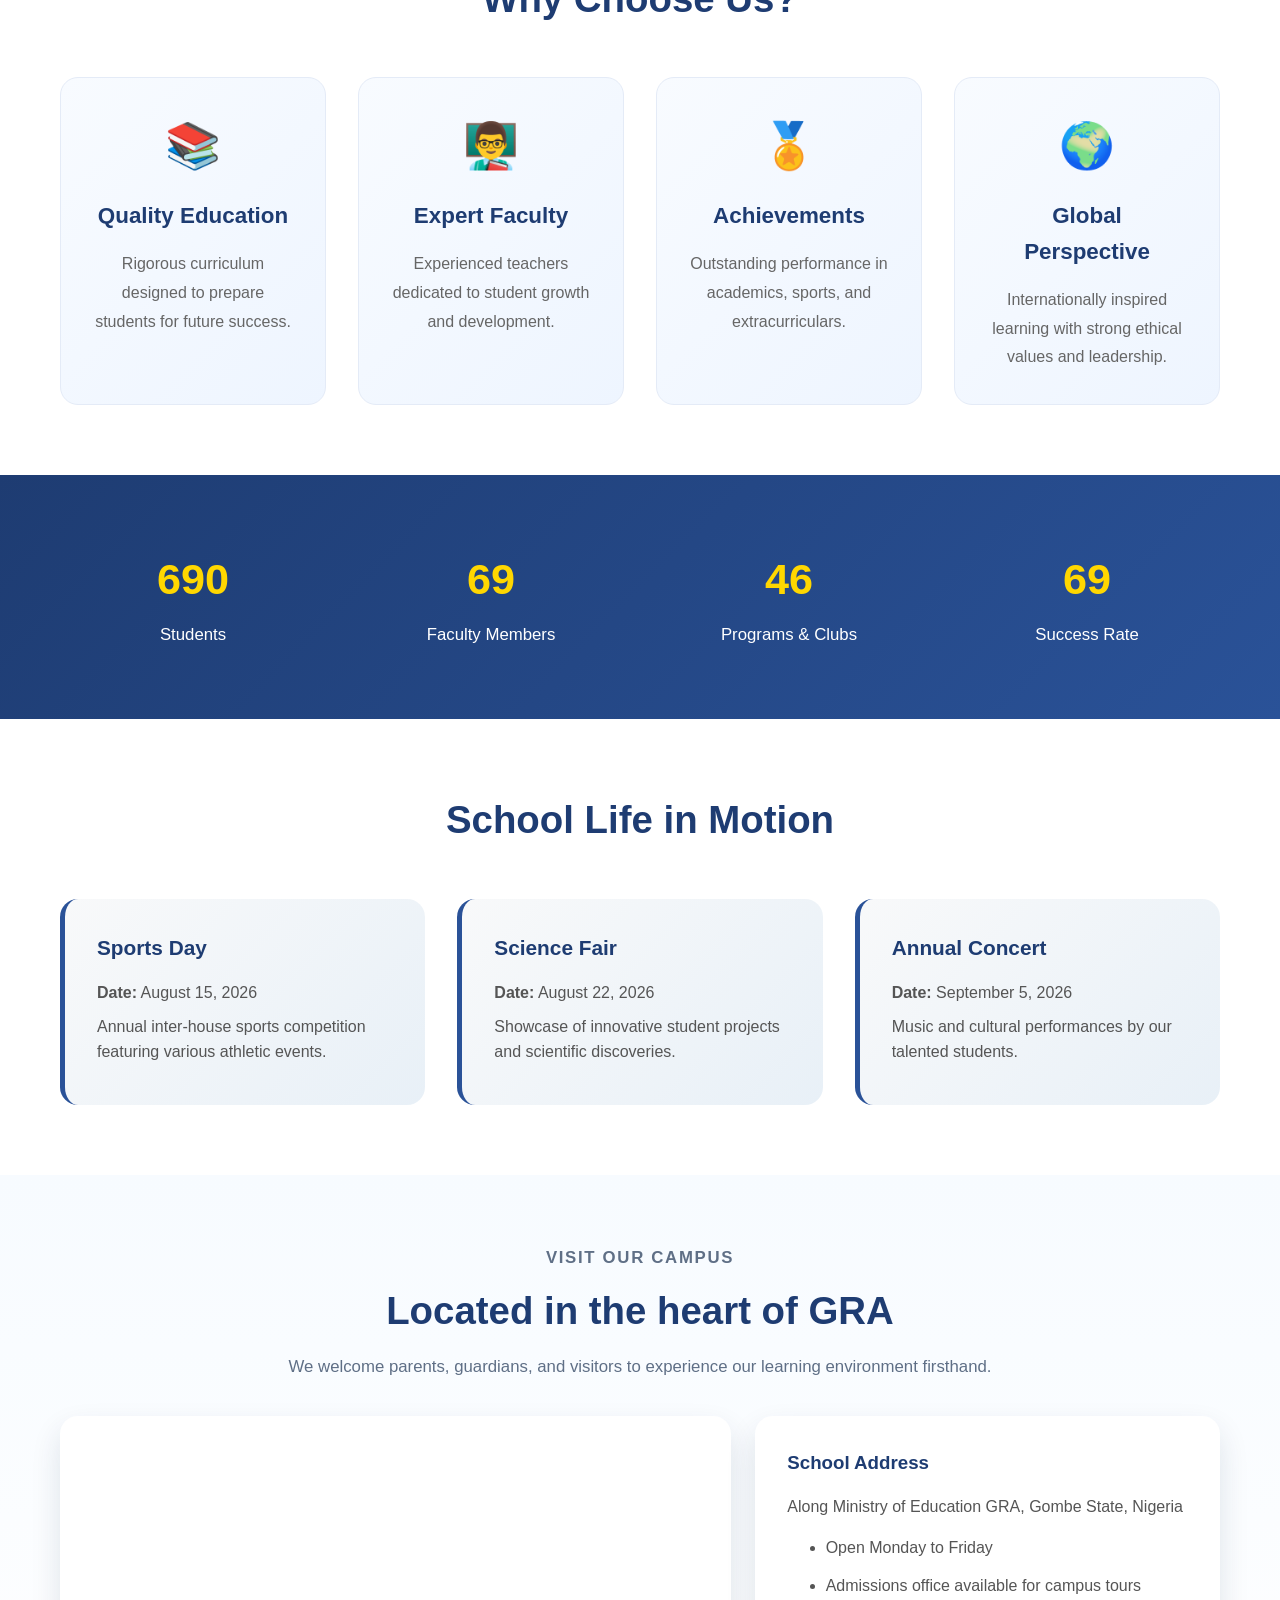
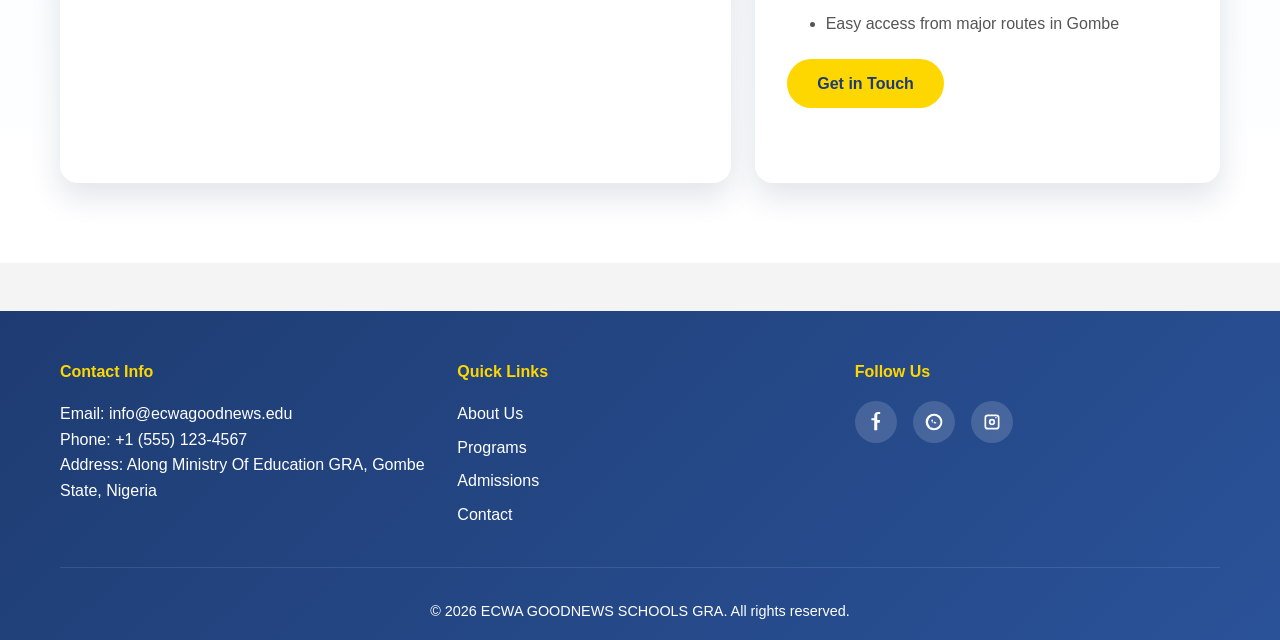
==== commit 84e3f875: "Replace mailto with EmailJS integration; add EmailJS init and form handler" ====
--- a/index.html
+++ b/index.html
@@ -29,7 +29,7 @@
       "@type": "EducationalOrganization",
       "name": "ECWA Goodnews Schools GRA",
       "url": "https://example.com/",
-      "email": "info@ecwagoodnews.edu",
+      "email": "godwinvisionary@gmail.com",
       "address": {
         "@type": "PostalAddress",
         "streetAddress": "Along Ministry of Education GRA",
@@ -50,7 +50,7 @@
         <div class="container">
             <div class="nav-wrapper">
                 <div class="logo">
-                    <div class="logo-mark" aria-hidden="true">EG</div>
+                    <div class="logo-mark" aria-hidden="true"><img src="c:\Users\LENOVO\Documents\WEBSITES PROJECT\MAG\mgh.jpg" alt="ECWA Goodnews Schools GRA Logo"></div>
                     <div>
                         <h1>ECWA GOODNEWS SCHOOLS GRA</h1>
                         <p>Excellence in Education</p>
@@ -79,7 +79,7 @@
         <div class="hero-slide active" style="--bg-image: url('https://images.unsplash.com/photo-1523050854058-8df90110c9f1?auto=format&fit=crop&w=1600&q=80');">
             <div class="hero-content">
                 <p class="hero-badge">Trusted Learning Community</p>
-                <h2>Welcome to ECWA Goodnews Schools GRA</h2>
+                <h2>Welcome to ECWA GOODNEWS SCHOOLS GRA</h2>
                 <p>Modern classrooms, caring teachers, and a future-ready learning experience.</p>
                 <div class="hero-buttons">
                     <a href="admissions.html" class="btn btn-primary">Apply Now</a>
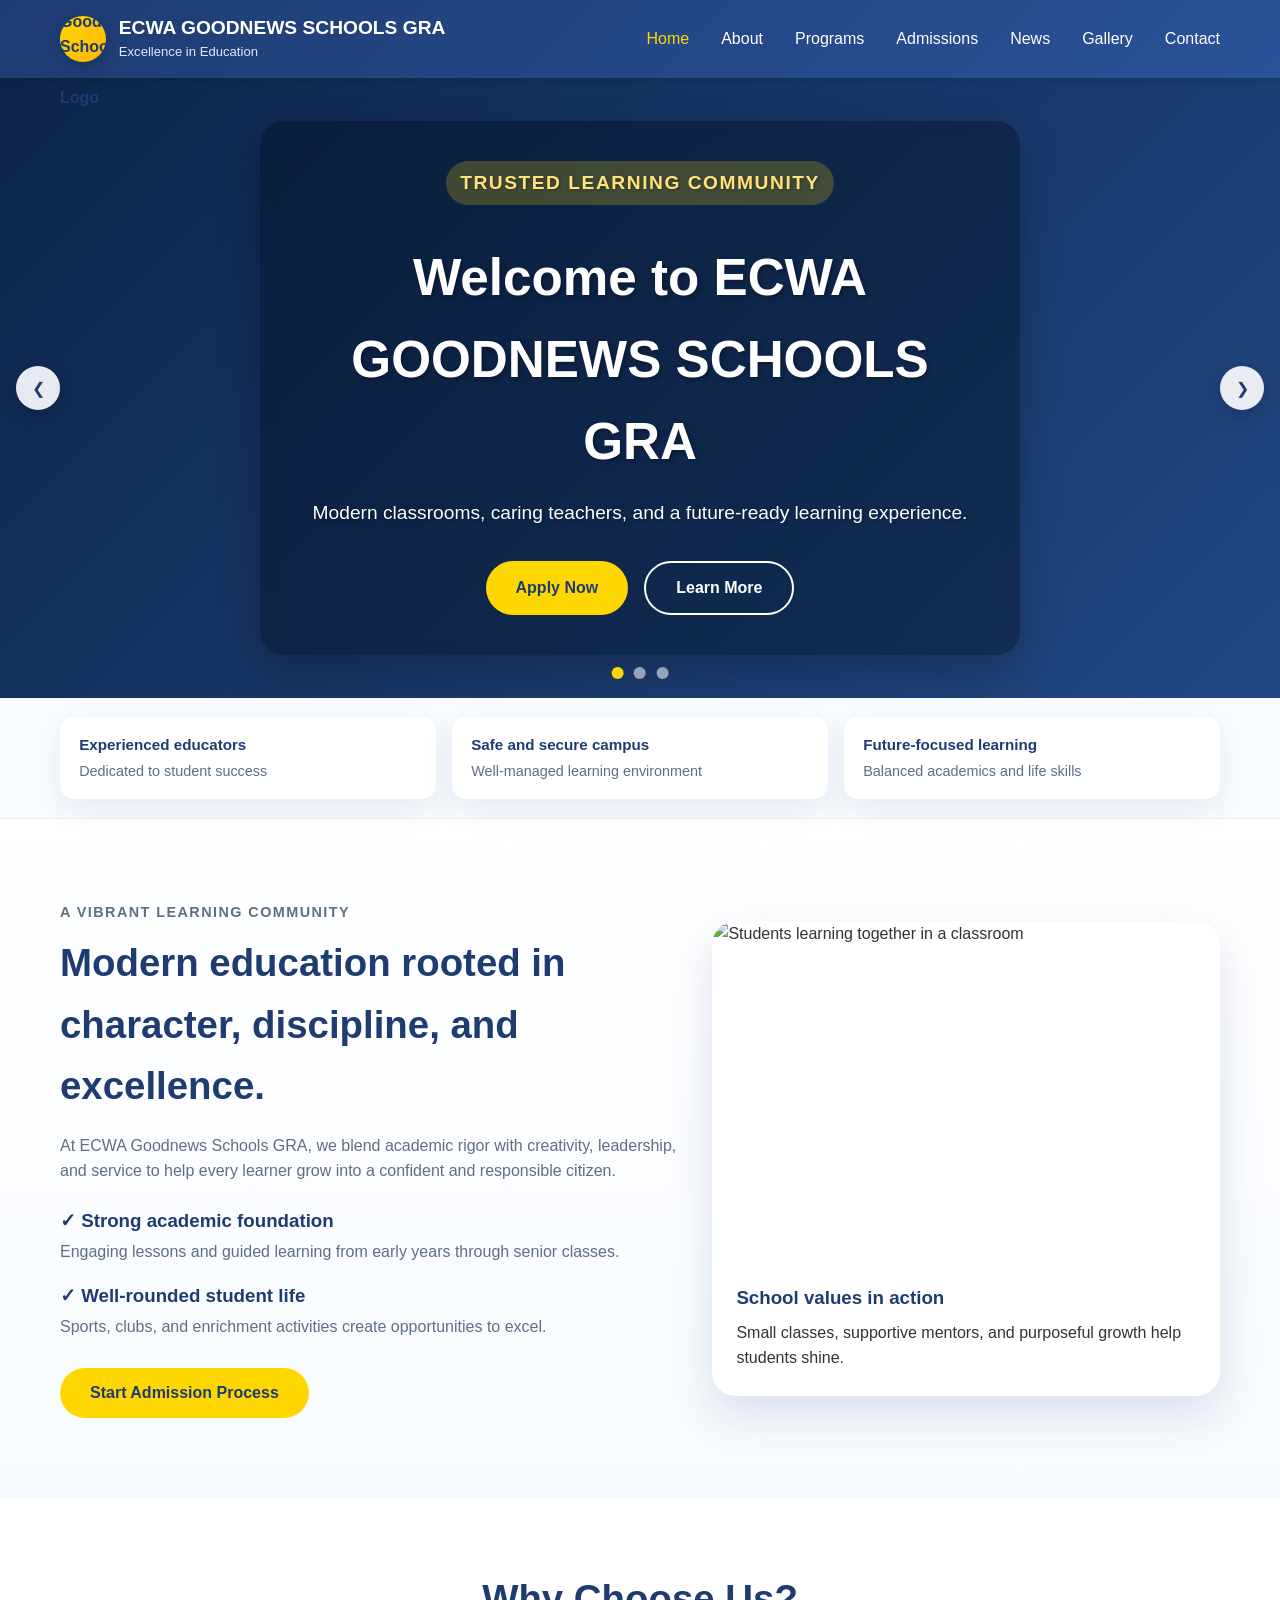
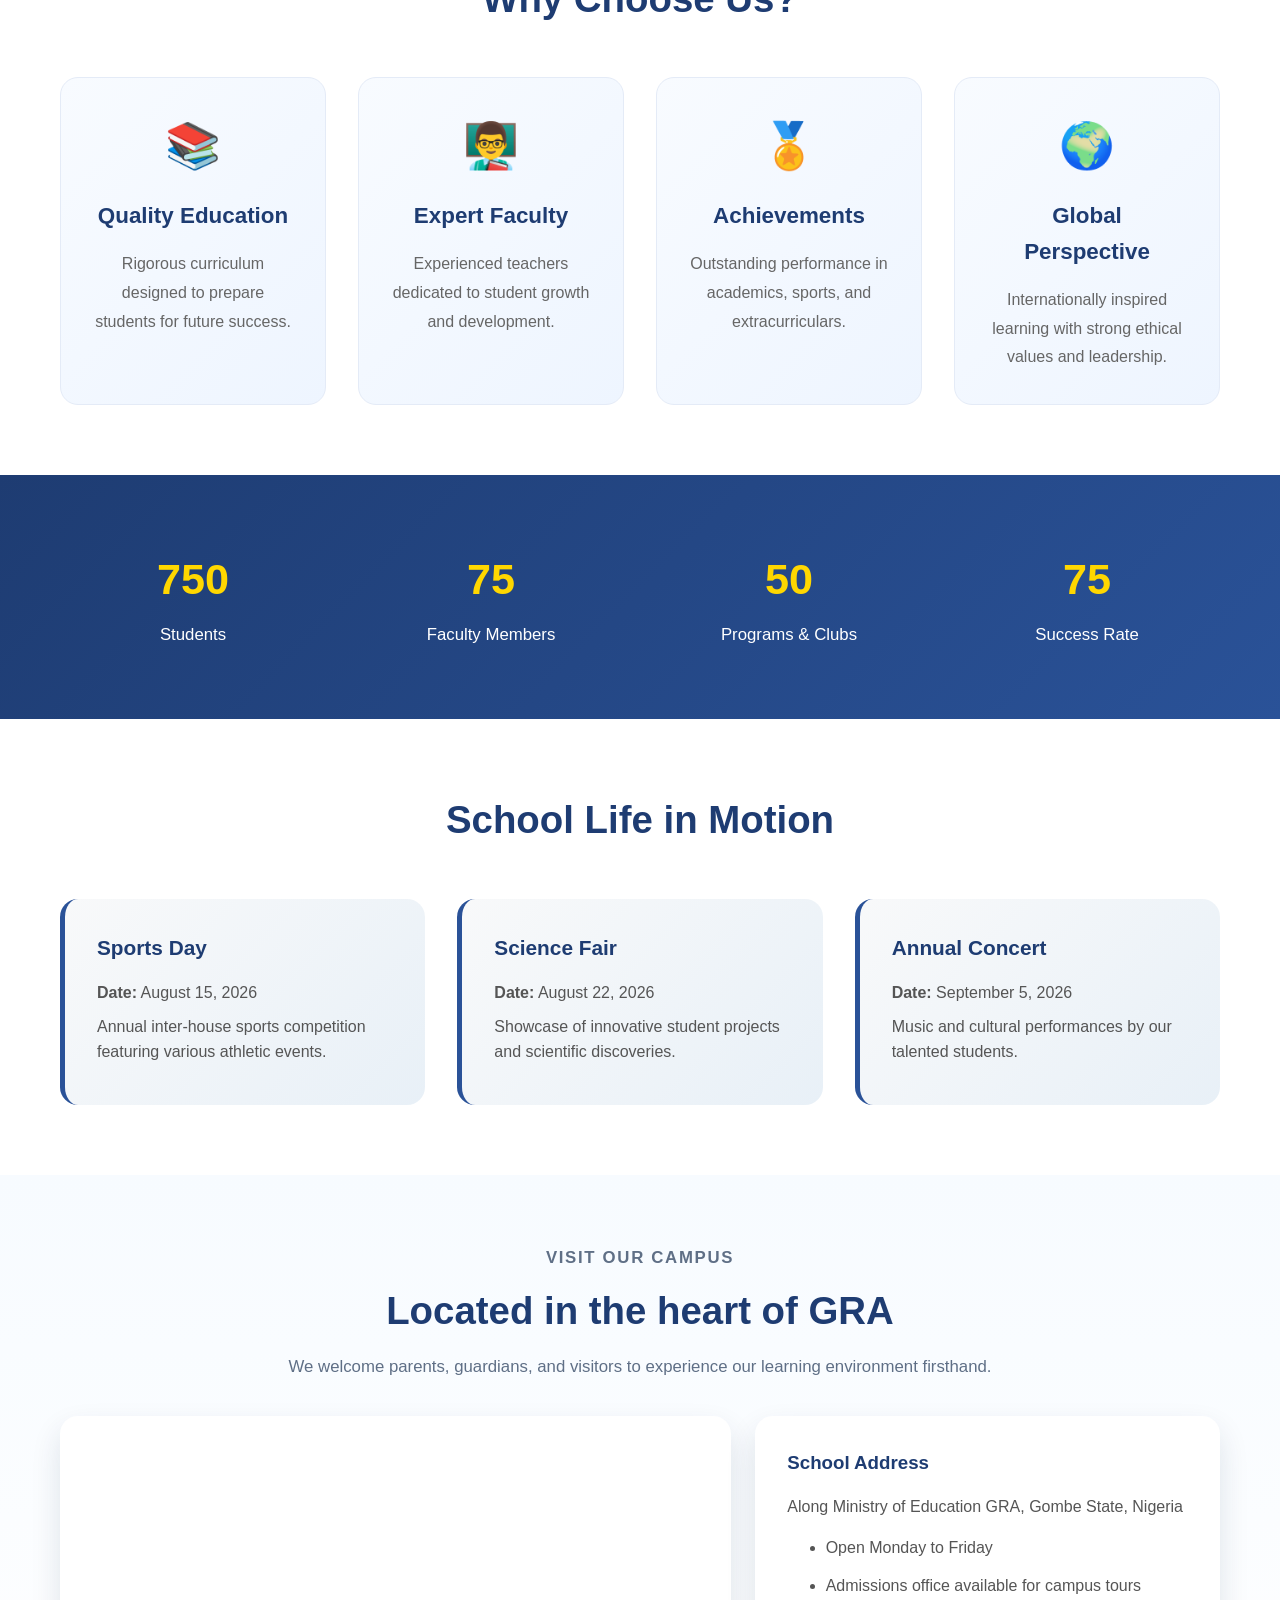
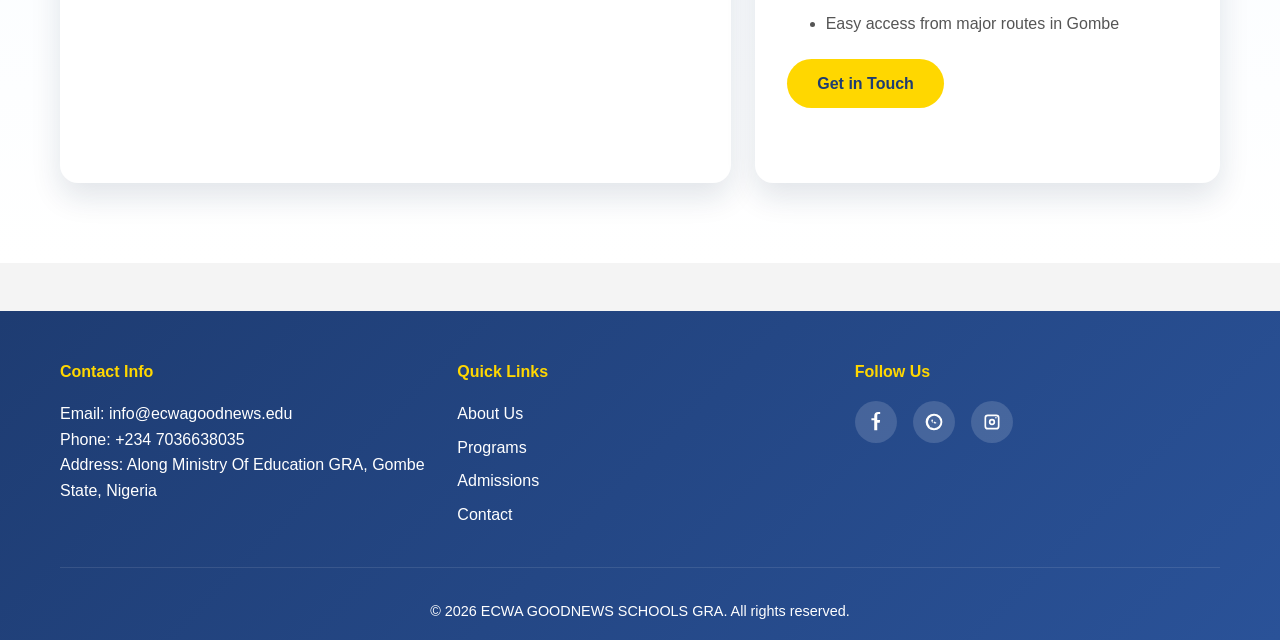
==== commit 58c03572: "Update EGNS website" ====
--- a/index.html
+++ b/index.html
@@ -17,7 +17,7 @@
     <meta name="twitter:card" content="summary_large_image">
     <meta name="twitter:title" content="ECWA Goodnews Schools GRA | Leading School in Gombe, Nigeria">
     <meta name="twitter:description" content="Discover quality education, vibrant learning, and a welcoming campus community in Gombe.">
-    <link rel="canonical" href="/index.html">
+    <link rel="canonical" href="https://ecwa-goodnews-school.netlify.app/">
     <link rel="preconnect" href="https://fonts.googleapis.com">
     <link rel="preconnect" href="https://images.unsplash.com">
     <link rel="stylesheet" href="css/style.css">
@@ -28,7 +28,7 @@
       "@context": "https://schema.org",
       "@type": "EducationalOrganization",
       "name": "ECWA Goodnews Schools GRA",
-      "url": "https://example.com/",
+      "url": "https://ecwa-goodnews-school.netlify.app/",
       "email": "godwinvisionary@gmail.com",
       "address": {
         "@type": "PostalAddress",
@@ -50,7 +50,7 @@
         <div class="container">
             <div class="nav-wrapper">
                 <div class="logo">
-                    <div class="logo-mark" aria-hidden="true"><img src="c:\Users\LENOVO\Documents\WEBSITES PROJECT\MAG\mgh.jpg" alt="ECWA Goodnews Schools GRA Logo"></div>
+                    <div class="logo-mark" aria-hidden="true"><img src="https://images.unsplash.com/photo-1522202176988-66273c2fd55f?auto=format&fit=crop&w=400&q=80" alt="ECWA Goodnews Schools GRA Logo"></div>
                     <div>
                         <h1>ECWA GOODNEWS SCHOOLS GRA</h1>
                         <p>Excellence in Education</p>
@@ -268,7 +268,7 @@
                 <div class="footer-section">
                     <h4>Contact Info</h4>
                     <p>Email: info@ecwagoodnews.edu</p>
-                    <p>Phone: +1 (555) 123-4567</p>
+                    <p>Phone: +234 7036638035</p>
                     <p>Address: Along Ministry Of Education GRA, Gombe State, Nigeria</p>
                 </div>
                 <div class="footer-section">
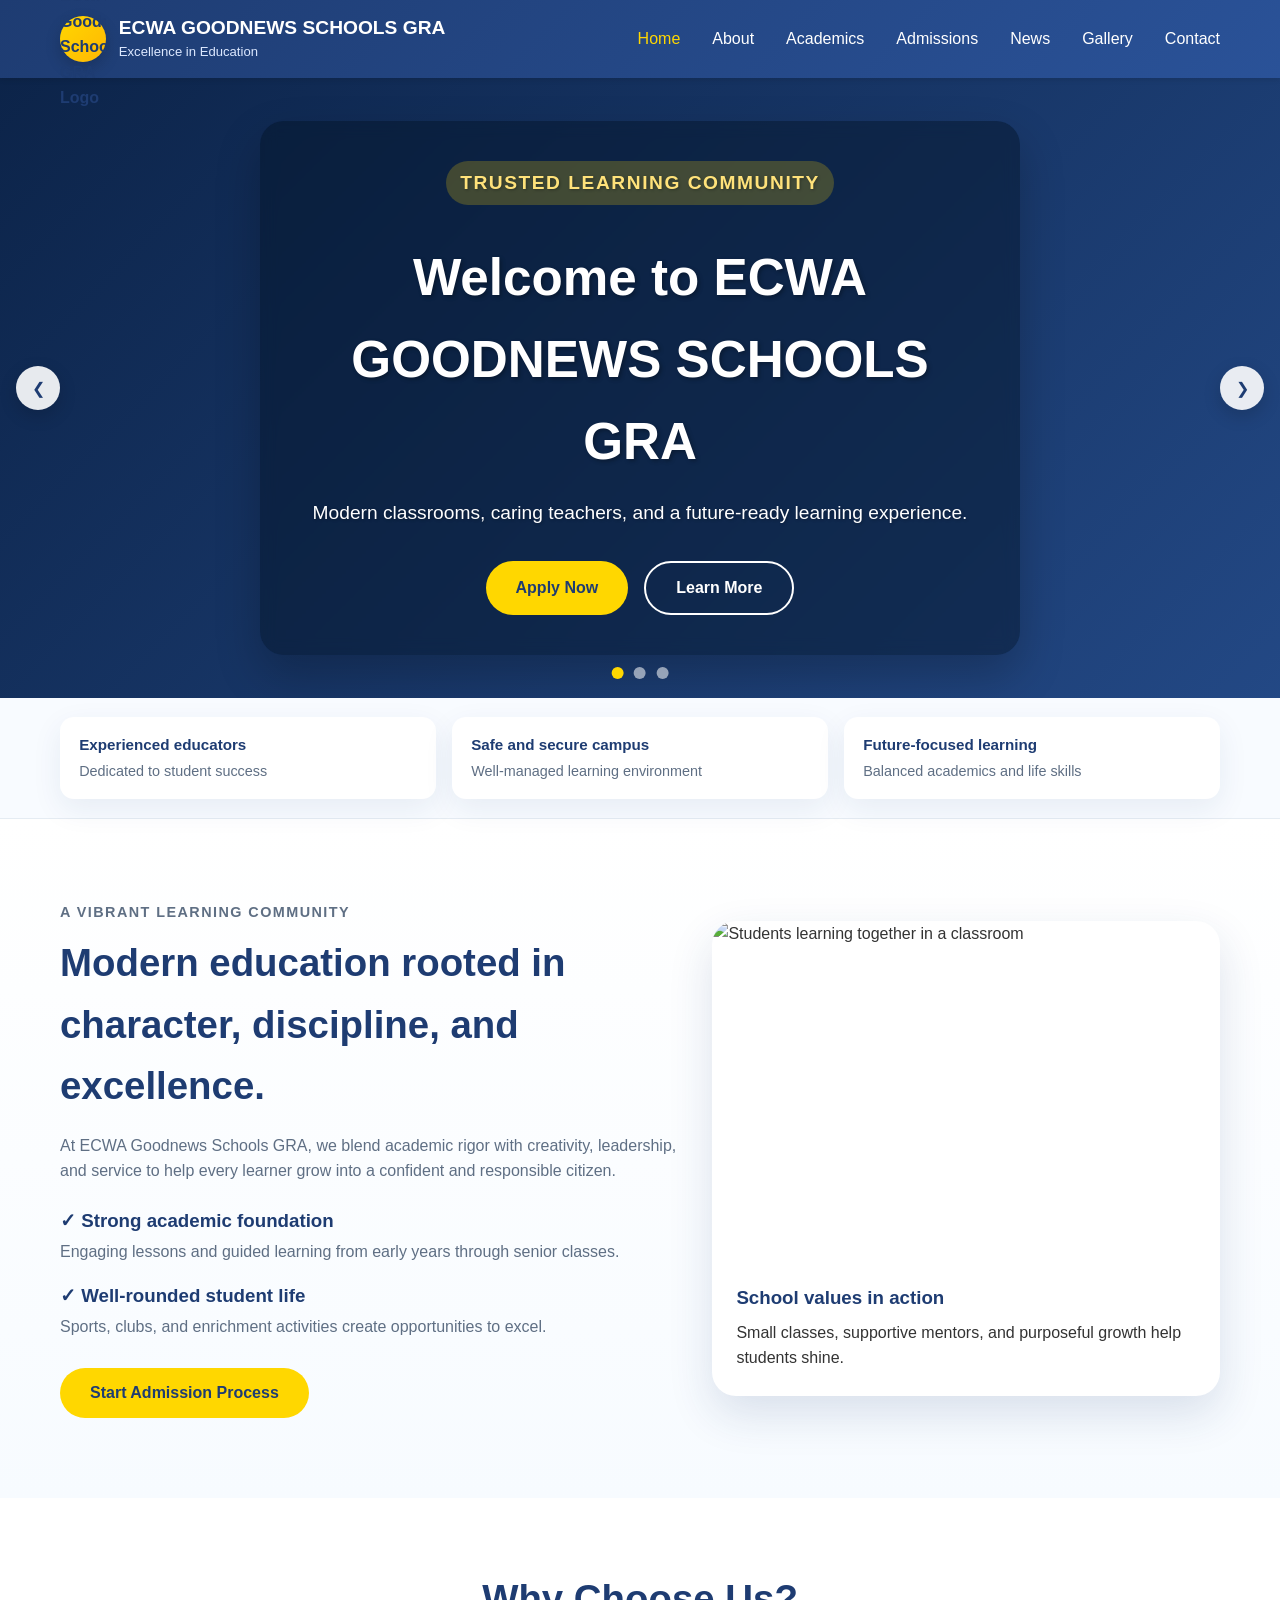
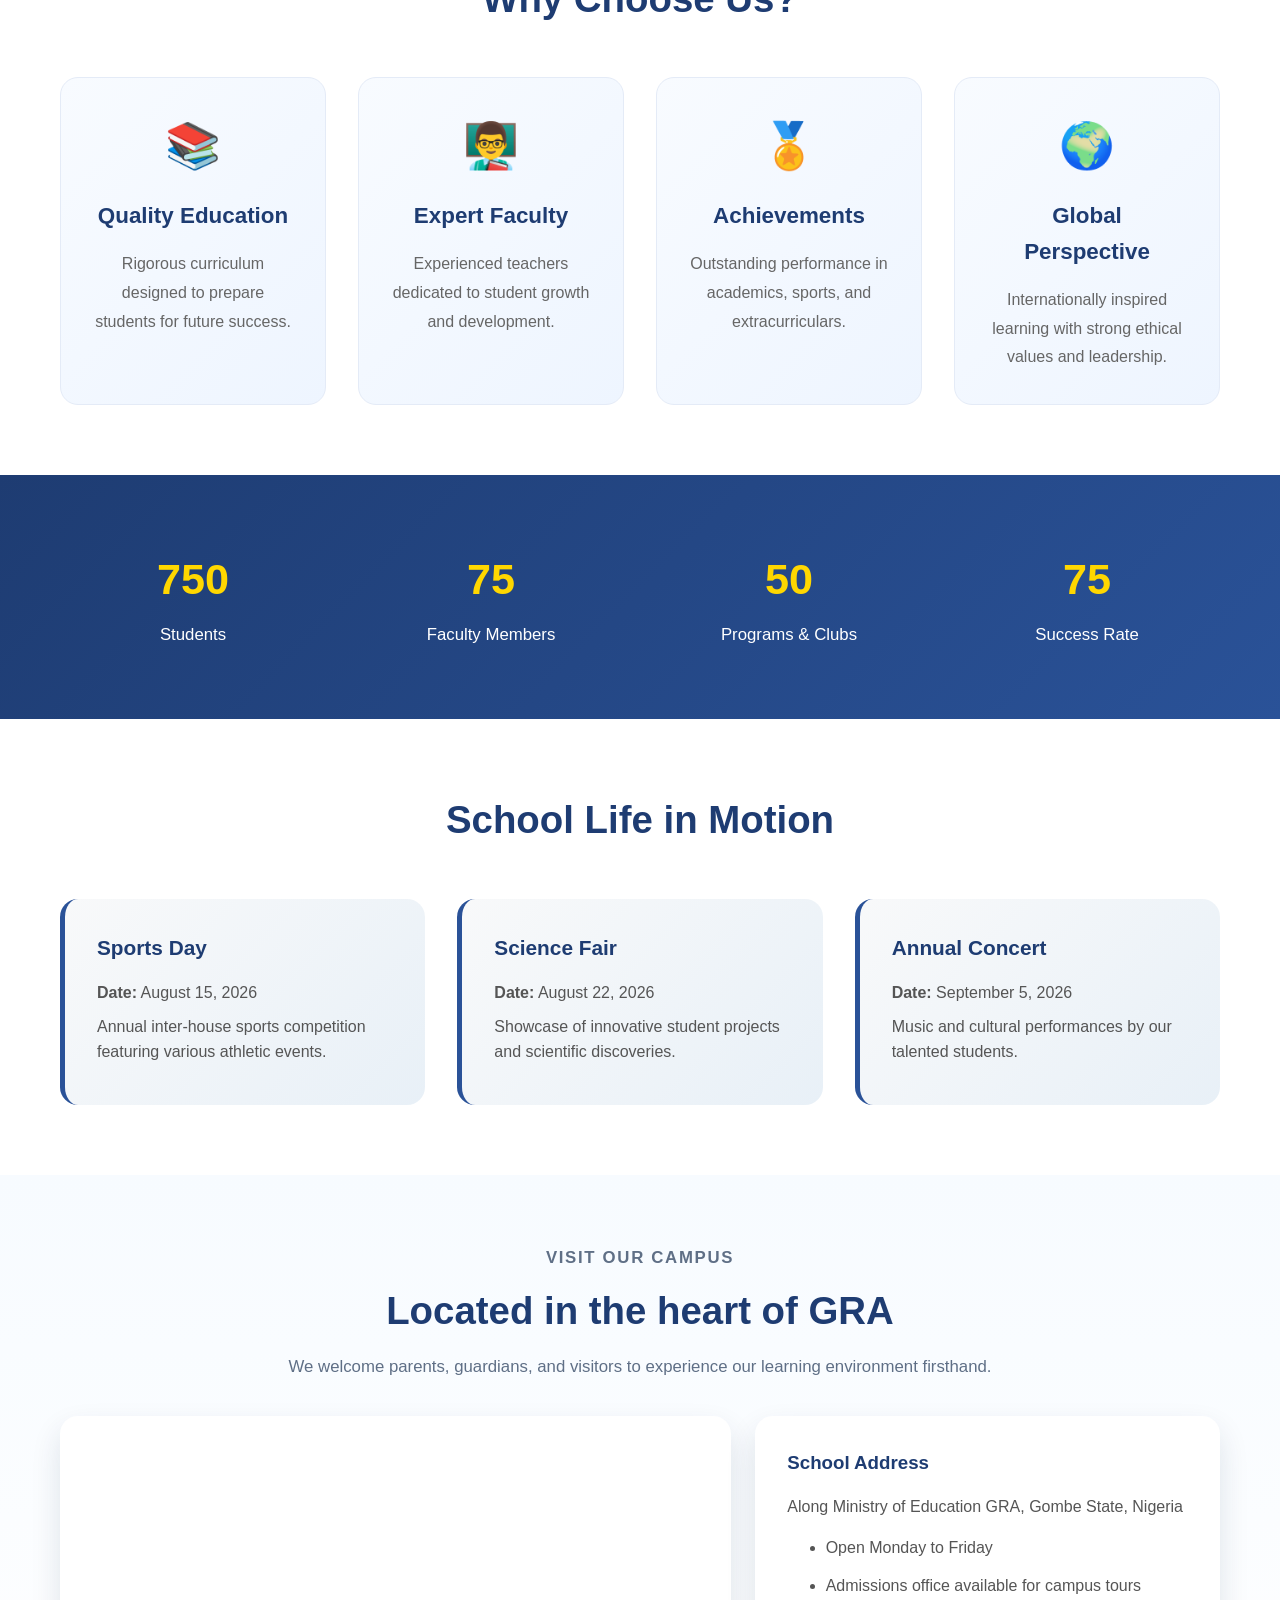
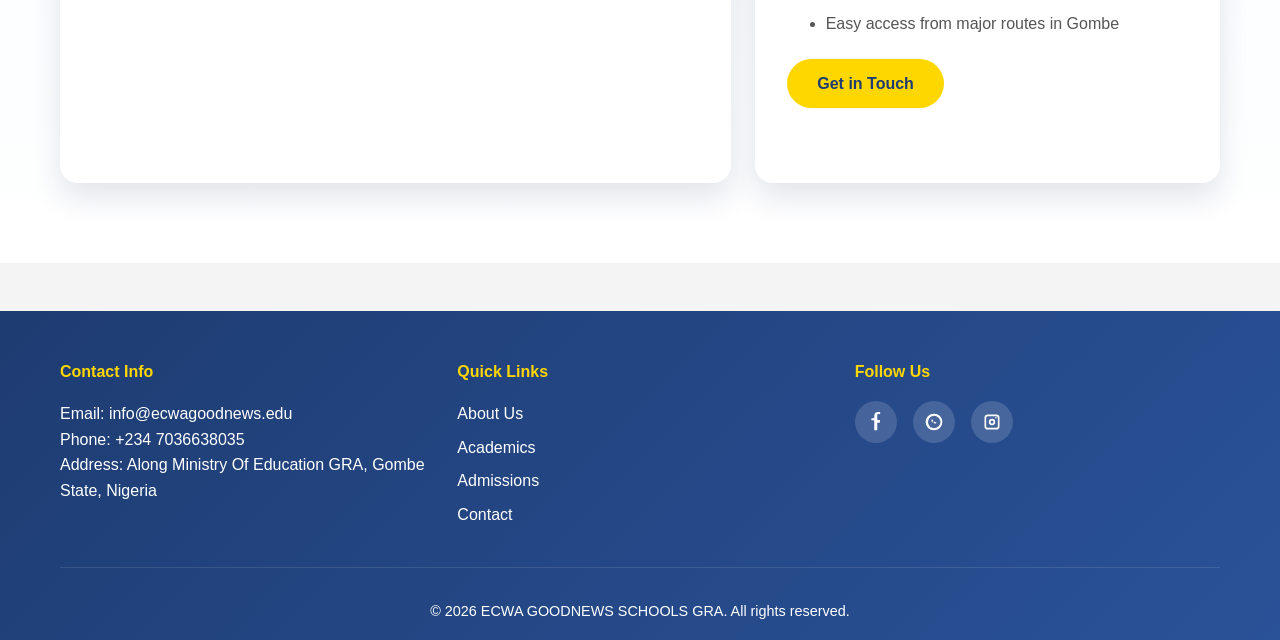
==== commit 5da1b84a: "Update EGNS website" ====
--- a/index.html
+++ b/index.html
@@ -59,9 +59,9 @@
                 <ul class="nav-menu">
                     <li><a href="index.html" class="active">Home</a></li>
                     <li><a href="about.html">About</a></li>
-                    <li><a href="courses.html">Programs</a></li>
+                    <li><a href="academics.html">Academics</a></li>
                     <li><a href="admissions.html">Admissions</a></li>
-                    <li><a href="blog.html">News</a></li>
+                    <li><a href="news.html">News</a></li>
                     <li><a href="gallery.html">Gallery</a></li>
                     <li><a href="contact.html">Contact</a></li>
                 </ul>
@@ -93,7 +93,7 @@
                 <h2>Focused on Skills, Values, and Success</h2>
                 <p>From strong academics to co-curricular growth, every child is prepared to thrive.</p>
                 <div class="hero-buttons">
-                    <a href="courses.html" class="btn btn-primary">Explore Programs</a>
+                    <a href="academics.html" class="btn btn-primary">Explore Programs</a>
                     <a href="contact.html" class="btn btn-secondary">Visit Campus</a>
                 </div>
             </div>
@@ -105,7 +105,7 @@
                 <p>A school that inspires curiosity, leadership, and excellence every day.</p>
                 <div class="hero-buttons">
                     <a href="gallery.html" class="btn btn-primary">See Gallery</a>
-                    <a href="blog.html" class="btn btn-secondary">Latest News</a>
+                    <a href="news.html" class="btn btn-secondary">Latest News</a>
                 </div>
             </div>
         </div>
@@ -275,7 +275,7 @@
                     <h4>Quick Links</h4>
                     <ul>
                         <li><a href="about.html">About Us</a></li>
-                        <li><a href="courses.html">Programs</a></li>
+                        <li><a href="academics.html">Academics</a></li>
                         <li><a href="admissions.html">Admissions</a></li>
                         <li><a href="contact.html">Contact</a></li>
                     </ul>
